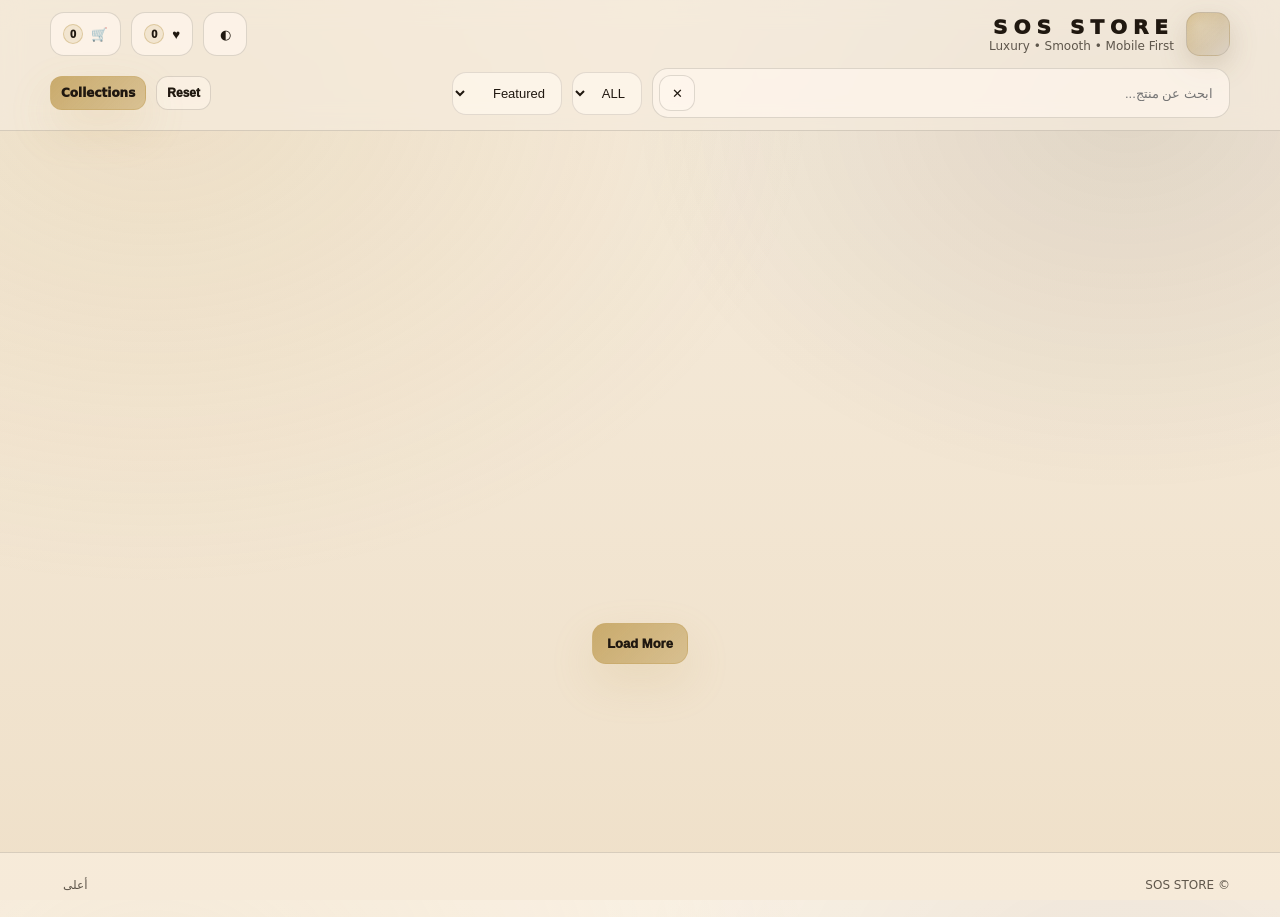
==== index.html @ 05f4b87f "aw" ====
<!doctype html>
<html lang="ar" dir="rtl" data-theme="beige">
<head>
  <meta charset="utf-8"/>
  <meta name="viewport" content="width=device-width, initial-scale=1"/>
  <meta name="theme-color" content="#E7D9C4"/>
  <meta name="description" content="SOS STORE"/>
  <title>SOS STORE</title>
  <link rel="stylesheet" href="style.css"/>
</head>
<body>
  <a class="skip" href="#main">تخطي للمحتوى</a>

  <header class="header" id="top">
    <div class="container header__inner">
      <a class="brand" href="#top" aria-label="SOS STORE">
        <span class="brand__mark" aria-hidden="true"></span>
        <span class="brand__text">
          <span class="brand__title">SOS STORE</span>
          <span class="brand__sub">Luxury • Smooth • Mobile First</span>
        </span>
      </a>

      <div class="header__actions">
        <button class="iconBtn" id="themeBtn" type="button" aria-label="Theme">◐</button>
        <button class="iconBtn" id="wishBtn" type="button" aria-label="Wishlist">♥ <span class="badge" id="wishCount">0</span></button>
        <button class="iconBtn" id="cartBtn" type="button" aria-label="Cart">🛒 <span class="badge" id="cartCount">0</span></button>
      </div>
    </div>

    <div class="container controlbar">
      <div class="controlbar__left">
        <div class="search">
          <input id="globalSearch" class="input input--search" type="search" placeholder="ابحث عن منتج..." autocomplete="off"/>
          <button class="iconBtn iconBtn--mini" id="searchClear" type="button" aria-label="Clear">✕</button>
        </div>

        <select class="select" id="tagSelect" aria-label="Filter">
          <option value="all">ALL</option>
        </select>

        <select class="select" id="sortSelect" aria-label="Sort">
          <option value="featured">Featured</option>
          <option value="newest">Newest</option>
          <option value="priceLow">Price: Low</option>
          <option value="priceHigh">Price: High</option>
          <option value="nameAZ">Name: A-Z</option>
        </select>
      </div>

      <div class="controlbar__right">
        <button class="btn btn--ghost btn--sm" id="resetBtn" type="button">Reset</button>
        <a class="btn btn--primary btn--sm" href="#collections">Collections</a>
      </div>
    </div>
  </header>

  <main id="main">
    <section class="hero">
      <div class="container hero__inner">
        <div class="hero__card reveal">
          <div class="hero__eyebrow">واجهة متجر عالمية — جاهزة للتعبئة</div>
          <h1 class="hero__title">تجربة فخمة، أنيميشن ناعمة، وميزات كثيرة بدون تعقيد</h1>
          <p class="hero__desc">لايك + تعليقات لكل منتج + سلة + مفضلة + بحث قوي + فلترة + ثيمات.</p>
          <div class="hero__actions">
            <a class="btn btn--primary" href="#products">تسوق الآن</a>
            <a class="btn btn--ghost" href="#collections">الأقسام</a>
          </div>
        </div>

        <div class="hero__art reveal" aria-hidden="true">
          <div class="artCard"></div>
          <div class="artCard artCard--b"></div>
          <div class="artCard artCard--c"></div>
        </div>
      </div>
    </section>

    <section id="collections" class="section">
      <div class="container">
        <div class="section__head reveal">
          <h2 class="section__title">Collections</h2>
          <p class="section__sub">عرض أفقي بطابقين. افتح أي قسم.</p>
        </div>

        <div class="collections2" id="collectionsGrid" aria-live="polite"></div>
      </div>
    </section>

    <section id="products" class="section">
      <div class="container">
        <div class="section__head reveal">
          <h2 class="section__title">All Products</h2>
          <p class="section__sub">شبكة كبيرة مرتبة. كل منتج فيه Like + Comment + Add.</p>
        </div>

        <div class="grid reveal" id="productsGrid" aria-live="polite"></div>

        <div class="center">
          <button class="btn btn--primary" id="loadMore" type="button">Load More</button>
        </div>
      </div>
    </section>

    <section id="contact" class="section">
      <div class="container">
        <div class="contactCard reveal">
          <div class="section__head section__head--tight">
            <h2 class="section__title">تواصل</h2>
            <p class="section__sub">تحويل مباشر إلى إنستقرام</p>
          </div>
          <a class="btn btn--primary" target="_blank" rel="noopener" href="https://instagram.com/sos_sstorre">@sos_sstorre</a>
          <div class="muted">يفتح في تبويب جديد</div>
        </div>
      </div>
    </section>

    <footer class="footer">
      <div class="container footer__inner">
        <div>© <span id="year"></span> SOS STORE</div>
        <a class="navLink" href="#top">أعلى</a>
      </div>
    </footer>

    <button class="toTop" id="toTop" type="button" aria-label="Top">↑</button>

    <aside class="drawer" id="cartDrawer" aria-hidden="true">
      <div class="drawer__overlay" data-close="cart"></div>
      <div class="drawer__panel">
        <div class="drawer__head">
          <div class="drawer__title">سلة المشتريات</div>
          <button class="iconBtn" type="button" data-close="cart" aria-label="Close">✕</button>
        </div>
        <div class="drawer__body" id="cartItems"></div>
        <div class="drawer__foot">
          <div class="drawer__row">
            <span>الإجمالي</span>
            <strong id="cartTotal">0</strong>
          </div>
          <button class="btn btn--primary" id="checkoutBtn" type="button">إتمام الطلب</button>
          <button class="btn btn--ghost" id="clearCart" type="button">تفريغ السلة</button>
        </div>
      </div>
    </aside>

    <aside class="drawer" id="wishDrawer" aria-hidden="true">
      <div class="drawer__overlay" data-close="wish"></div>
      <div class="drawer__panel">
        <div class="drawer__head">
          <div class="drawer__title">المفضلة</div>
          <button class="iconBtn" type="button" data-close="wish" aria-label="Close">✕</button>
        </div>
        <div class="drawer__body" id="wishItems"></div>
        <div class="drawer__foot">
          <button class="btn btn--ghost" id="clearWish" type="button">تفريغ المفضلة</button>
        </div>
      </div>
    </aside>

    <aside class="drawer" id="collectionDrawer" aria-hidden="true" data-color="red">
      <div class="drawer__overlay" data-close="collection"></div>
      <div class="drawer__panel drawer__panel--wide">
        <div class="drawer__head">
          <div>
            <div class="drawer__title" id="collectionTitle">Collection</div>
            <div class="drawer__sub" id="collectionSub">—</div>
          </div>
          <button class="iconBtn" type="button" data-close="collection" aria-label="Close">✕</button>
        </div>

        <div class="drawer__body">
          <div class="colControls">
            <div class="search">
              <input class="input input--search" id="collectionSearch" type="search" placeholder="بحث داخل القسم..." autocomplete="off"/>
              <button class="iconBtn iconBtn--mini" id="collectionClear" type="button" aria-label="Clear">✕</button>
            </div>
            <select class="select" id="collectionFilter" aria-label="Filter">
              <option value="all">ALL</option>
            </select>
            <div class="hint" id="colCount"></div>
          </div>

          <div class="collectionStage" id="collectionStage">
            <div class="collectionGrid" id="collectionGrid" aria-live="polite"></div>
          </div>
        </div>
      </div>
    </aside>

    <div class="modal" id="commentModal" aria-hidden="true">
      <div class="modal__overlay" data-close="comment"></div>
      <div class="modal__panel" role="dialog" aria-label="Comments">
        <div class="modal__head">
          <div>
            <div class="modal__title" id="commentTitle">تعليقات</div>
            <div class="modal__sub" id="commentSub">—</div>
          </div>
          <button class="iconBtn" type="button" data-close="comment" aria-label="Close">✕</button>
        </div>

        <div class="modal__body">
          <form class="commentForm" id="commentForm" autocomplete="off">
            <input class="input" id="commentName" maxlength="22" placeholder="اسمك" required/>
            <input class="input" id="commentText" maxlength="140" placeholder="اكتب تعليق..." required/>
            <button class="btn btn--primary" type="submit">إرسال</button>
          </form>
          <div class="comments" id="commentList"></div>
        </div>

        <div class="modal__foot">
          <button class="btn btn--ghost" id="clearComments" type="button">مسح تعليقات هذا المنتج</button>
        </div>
      </div>
    </div>

    <div class="toast" id="toast" aria-live="polite" aria-atomic="true"></div>
  </main>

  <script src="script.js"></script>
</body>
</html>
---- style.css ----
:root{
  --bg:#F6ECDD;
  --bg2:#EFE0C9;
  --card:rgba(255,248,238,.92);
  --ink:#201810;
  --muted:rgba(32,24,16,.70);
  --line:rgba(32,24,16,.14);
  --accent:#C8A96A;
  --shadow:0 18px 55px rgba(20,16,10,.14);
  --r:22px;
  --t:180ms;
  --e:cubic-bezier(.2,.85,.2,1);
  --container:1180px;

  --sec-bg:rgba(200,169,106,.10);
  --sec-card:rgba(255,248,238,.92);
  --sec-line:rgba(32,24,16,.12);
}

html[data-theme="dark"]{
  --bg:#0E1116;
  --bg2:#121824;
  --card:rgba(20,24,32,.84);
  --ink:#F4EEE4;
  --muted:rgba(244,238,228,.68);
  --line:rgba(244,238,228,.14);
  --shadow:0 20px 70px rgba(0,0,0,.50);
  --accent:#C8A96A;

  --sec-bg:rgba(200,169,106,.08);
  --sec-card:rgba(20,24,32,.90);
  --sec-line:rgba(244,238,228,.14);
}

html[data-theme="red"]{
  --bg:#1A0F10;
  --bg2:#241113;
  --card:rgba(30,18,20,.88);
  --ink:#F7EFE8;
  --muted:rgba(247,239,232,.70);
  --line:rgba(247,239,232,.14);
  --shadow:0 22px 80px rgba(0,0,0,.55);
  --accent:#E13A3F;

  --sec-bg:rgba(225,58,63,.10);
  --sec-card:rgba(30,18,20,.92);
  --sec-line:rgba(247,239,232,.14);
}

*{box-sizing:border-box}
html,body{height:100%}
html{scroll-behavior:smooth}
body{
  margin:0;
  font-family:system-ui,-apple-system,"Segoe UI",Arial,"Noto Sans Arabic",sans-serif;
  color:var(--ink);
  background:
    radial-gradient(1200px 900px at 12% 10%, color-mix(in srgb, var(--accent) 18%, transparent), transparent 55%),
    radial-gradient(900px 700px at 88% 12%, color-mix(in srgb, var(--ink) 10%, transparent), transparent 55%),
    linear-gradient(180deg,var(--bg),var(--bg2));
  overflow-x:hidden;
}

a{color:inherit;text-decoration:none}
img{max-width:100%;display:block}

.container{width:min(var(--container),calc(100% - 26px));margin-inline:auto}

.skip{
  position:absolute;inset-inline-start:12px;top:10px;
  padding:10px 12px;background:rgba(255,255,255,.92);
  border:1px solid var(--line);border-radius:12px;
  transform:translateY(-200%);transition:transform var(--t) var(--e);z-index:90;
}
.skip:focus{transform:translateY(0)}

.header{
  position:sticky;top:0;z-index:60;
  backdrop-filter:blur(12px);
  background:color-mix(in srgb, var(--bg) 70%, transparent);
  border-bottom:1px solid var(--line);
}

.header__inner{
  display:flex;align-items:center;justify-content:space-between;gap:10px;
  padding:12px 0;
}

.brand{display:flex;align-items:center;gap:12px;min-width:0}
.brand__mark{
  width:44px;height:44px;border-radius:14px;
  background:
    radial-gradient(circle at 30% 30%, rgba(255,255,255,.18), transparent 55%),
    linear-gradient(135deg, color-mix(in srgb, var(--accent) 70%, transparent), color-mix(in srgb, var(--ink) 10%, transparent));
  border:1px solid color-mix(in srgb, var(--line) 70%, transparent);
  box-shadow:0 10px 28px color-mix(in srgb, var(--accent) 12%, rgba(0,0,0,.10));
}
.brand__text{display:flex;flex-direction:column;min-width:0}
.brand__title{
  font-size:18px;letter-spacing:6px;text-transform:uppercase;font-weight:950;white-space:nowrap
}
.brand__sub{font-size:12px;color:var(--muted);white-space:nowrap;overflow:hidden;text-overflow:ellipsis}

.header__actions{display:flex;gap:10px;align-items:center}

.controlbar{
  padding:0 0 12px;
  display:flex;gap:10px;align-items:center;justify-content:space-between;flex-wrap:wrap;
}

.controlbar__left{display:flex;gap:10px;align-items:center;flex-wrap:wrap;flex:1}
.controlbar__right{display:flex;gap:10px;align-items:center;justify-content:flex-end}

.search{
  display:flex;align-items:center;gap:8px;
  border:1px solid var(--line);
  background:color-mix(in srgb, var(--card) 70%, transparent);
  border-radius:16px;
  padding:6px;
}

.input,.select{
  border:1px solid color-mix(in srgb, var(--line) 80%, transparent);
  background:color-mix(in srgb, var(--card) 72%, transparent);
  color:var(--ink);
  border-radius:14px;
  padding:12px;
  font-size:13px;
}

.input:focus,.select:focus{outline:none;border-color:color-mix(in srgb, var(--accent) 70%, transparent)}
.input--search{border:0;background:transparent;padding:10px 10px;width:min(520px, 62vw)}

.iconBtn{
  height:44px;min-width:44px;
  padding:0 12px;
  border-radius:14px;
  border:1px solid var(--line);
  background:color-mix(in srgb, var(--card) 70%, transparent);
  color:var(--ink);
  cursor:pointer;
  display:inline-flex;align-items:center;justify-content:center;gap:8px;
  transition:transform var(--t) var(--e), background var(--t) var(--e), box-shadow var(--t) var(--e);
  user-select:none;
}
.iconBtn:hover{transform:translateY(-1px);background:color-mix(in srgb, var(--card) 86%, transparent);box-shadow:0 14px 36px rgba(0,0,0,.12)}
.iconBtn:active{transform:translateY(0)}
.iconBtn--mini{height:36px;min-width:36px;padding:0 10px;border-radius:12px}

.badge{
  display:inline-grid;place-items:center;
  min-width:20px;height:20px;
  padding:0 6px;border-radius:999px;
  border:1px solid color-mix(in srgb, var(--accent) 50%, transparent);
  background:color-mix(in srgb, var(--accent) 18%, transparent);
  font-size:11px;font-weight:950;
}

.btn{
  appearance:none;
  border:1px solid var(--line);
  background:color-mix(in srgb, var(--card) 70%, transparent);
  color:var(--ink);
  padding:12px 14px;border-radius:14px;
  cursor:pointer;font-weight:950;font-size:13px;
  transition:transform var(--t) var(--e), background var(--t) var(--e), border-color var(--t) var(--e), box-shadow var(--t) var(--e);
  user-select:none;
}
.btn:hover{transform:translateY(-1px);background:color-mix(in srgb, var(--card) 86%, transparent);box-shadow:0 14px 36px rgba(0,0,0,.12)}
.btn:active{transform:translateY(0)}
.btn:focus-visible{outline:2px solid color-mix(in srgb, var(--accent) 80%, transparent);outline-offset:2px}
.btn--primary{
  background:linear-gradient(135deg, color-mix(in srgb, var(--accent) 98%, transparent), color-mix(in srgb, var(--accent) 62%, transparent));
  border-color:color-mix(in srgb, var(--accent) 55%, transparent);
  box-shadow:0 18px 44px color-mix(in srgb, var(--accent) 20%, transparent);
}
.btn--primary:hover{background:linear-gradient(135deg, color-mix(in srgb, var(--accent) 100%, transparent), color-mix(in srgb, var(--accent) 72%, transparent))}
.btn--ghost{background:color-mix(in srgb, var(--card) 55%, transparent)}
.btn--sm{padding:9px 10px;font-size:12px;border-radius:12px}

.hero{padding:18px 0 18px}
.hero__inner{display:grid;grid-template-columns:1fr;gap:14px;align-items:stretch}
.hero__card{
  background:var(--card);
  border:1px solid var(--line);
  border-radius:var(--r);
  padding:18px;
  box-shadow:var(--shadow);
}
.hero__eyebrow{font-size:12px;color:var(--muted);letter-spacing:.6px;margin-bottom:8px}
.hero__title{margin:0 0 10px;font-size:20px;line-height:1.35}
.hero__desc{margin:0 0 14px;font-size:13px;color:var(--muted);line-height:1.8}
.hero__actions{display:flex;gap:10px;flex-wrap:wrap}

.hero__art{display:grid;grid-template-columns:1fr 1fr;gap:12px}
.artCard{
  height:96px;border-radius:var(--r);
  border:1px solid var(--line);
  background:
    radial-gradient(circle at 30% 30%, color-mix(in srgb, var(--card) 40%, transparent), transparent 55%),
    linear-gradient(135deg, color-mix(in srgb, var(--accent) 22%, transparent), color-mix(in srgb, var(--ink) 8%, transparent));
  box-shadow:0 14px 40px rgba(0,0,0,.14);
}
.artCard--b{
  background:
    radial-gradient(circle at 70% 30%, color-mix(in srgb, var(--card) 40%, transparent), transparent 55%),
    linear-gradient(135deg, color-mix(in srgb, var(--ink) 10%, transparent), color-mix(in srgb, var(--accent) 18%, transparent));
}
.artCard--c{
  grid-column:1/-1;height:120px;
  background:
    radial-gradient(circle at 40% 35%, color-mix(in srgb, var(--card) 40%, transparent), transparent 55%),
    linear-gradient(135deg, color-mix(in srgb, var(--accent) 18%, transparent), color-mix(in srgb, var(--ink) 10%, transparent));
}

@media (min-width:980px){
  .hero__inner{grid-template-columns:1.25fr .75fr}
  .hero__title{font-size:26px}
  .brand__title{font-size:20px}
}

.section{padding:12px 0 22px}
.section__head{margin:10px 0 14px}
.section__head--tight{margin:0 0 12px}
.section__title{margin:0 0 6px;font-size:16px;letter-spacing:.4px}
.section__sub{margin:0;font-size:13px;color:var(--muted);line-height:1.7}

.collections2{
  display:grid;
  grid-auto-flow:column;
  grid-template-rows:repeat(2, 1fr);
  gap:12px;
  overflow-x:auto;
  padding:4px 2px 10px;
  scroll-snap-type:x mandatory;
  -webkit-overflow-scrolling:touch;
}
.collections2::-webkit-scrollbar{height:10px}
.collections2::-webkit-scrollbar-thumb{background:color-mix(in srgb, var(--line) 60%, transparent);border-radius:999px}
.collectionCard{
  width:240px;
  border:1px solid var(--line);
  border-radius:var(--r);
  background:var(--card);
  box-shadow:var(--shadow);
  overflow:hidden;
  cursor:pointer;
  scroll-snap-align:start;
  transition:transform 220ms var(--e), box-shadow 220ms var(--e);
}
.collectionCard:hover{transform:translateY(-2px);box-shadow:0 22px 70px rgba(0,0,0,.16)}
.collectionCard:active{transform:translateY(0)}
.collectionCard__top{padding:14px}
.collectionCard__title{font-weight:950;font-size:14px}
.collectionCard__sub{font-size:12px;color:var(--muted);margin-top:6px}
.collectionCard__bar{height:52px;border-top:1px solid var(--line);background:linear-gradient(90deg, color-mix(in srgb, var(--accent) 16%, transparent), transparent)}

.grid{display:grid;grid-template-columns:1fr;gap:12px}
@media (min-width:640px){.grid{grid-template-columns:1fr 1fr}}
@media (min-width:980px){.grid{grid-template-columns:repeat(5,1fr)}}

.product{
  border:1px solid var(--line);
  border-radius:var(--r);
  background:var(--card);
  box-shadow:var(--shadow);
  overflow:hidden;
  transition:transform 220ms var(--e), box-shadow 220ms var(--e);
  transform:translateZ(0);
}
.product:hover{transform:translateY(-2px);box-shadow:0 22px 80px rgba(0,0,0,.18)}
.product:active{transform:translateY(0)}
.product__media{aspect-ratio:1/1;background:color-mix(in srgb, var(--card) 55%, transparent);border-bottom:1px solid var(--line)}
.product__media img{width:100%;height:100%;object-fit:cover}
.product__body{padding:12px;display:grid;gap:8px}
.product__title{margin:0;font-size:13px;font-weight:950}
.product__desc{margin:0;font-size:12px;color:var(--muted);line-height:1.6;min-height:36px}
.product__row{display:flex;justify-content:space-between;align-items:center;gap:10px}
.pill{
  font-size:11px;
  padding:7px 10px;
  border-radius:999px;
  border:1px solid color-mix(in srgb, var(--accent) 40%, transparent);
  background:color-mix(in srgb, var(--accent) 16%, transparent);
  color:color-mix(in srgb, var(--ink) 92%, transparent);
  white-space:nowrap;
}
.product__actions{display:flex;gap:8px;flex-wrap:wrap}
.actionBtn{
  border:1px solid color-mix(in srgb, var(--line) 80%, transparent);
  background:color-mix(in srgb, var(--card) 70%, transparent);
  border-radius:14px;
  padding:10px 12px;
  font-size:12px;font-weight:950;
  cursor:pointer;
  transition:transform var(--t) var(--e), background var(--t) var(--e), box-shadow var(--t) var(--e);
}
.actionBtn:hover{transform:translateY(-1px);background:color-mix(in srgb, var(--card) 86%, transparent);box-shadow:0 12px 30px rgba(0,0,0,.12)}
.actionBtn:active{transform:translateY(0)}
.actionBtn:disabled{opacity:.55;cursor:not-allowed;transform:none}

.center{display:grid;place-items:center;margin-top:14px}
.muted{font-size:12px;color:var(--muted);margin-top:10px}
.navLink{padding:10px 12px;border-radius:14px;color:var(--muted);border:1px solid transparent}
.navLink:hover{border-color:var(--line);background:color-mix(in srgb, var(--card) 60%, transparent)}

.footer{border-top:1px solid var(--line);background:color-mix(in srgb, var(--card) 45%, transparent)}
.footer__inner{display:flex;justify-content:space-between;align-items:center;gap:10px;padding:14px 0;font-size:12px;color:var(--muted)}

.toTop{
  position:fixed;bottom:12px;inset-inline-start:12px;
  height:44px;min-width:44px;
  border-radius:14px;border:1px solid var(--line);
  background:color-mix(in srgb, var(--card) 85%, transparent);
  box-shadow:var(--shadow);
  cursor:pointer;
  opacity:0;transform:translateY(12px);
  pointer-events:none;
  transition:opacity 220ms var(--e), transform 220ms var(--e);
  z-index:70;
}
.toTop.is-on{opacity:1;transform:translateY(0);pointer-events:auto}

.drawer{
  position:fixed;inset:0;
  display:none;
  z-index:90;
}
.drawer.is-open{display:block}
.drawer__overlay{
  position:absolute;inset:0;
  background:rgba(0,0,0,.46);
  animation:fadeIn 160ms var(--e) both;
}
.drawer__panel{
  position:absolute;top:0;bottom:0;
  inset-inline-end:0;
  width:min(420px, 92vw);
  background:var(--card);
  border-inline-start:1px solid var(--line);
  box-shadow:var(--shadow);
  display:flex;flex-direction:column;
  animation:slideIn 240ms var(--e) both;
}
.drawer__panel--wide{width:min(1200px, 96vw)}
.drawer__head{
  padding:14px;
  border-bottom:1px solid var(--line);
  display:flex;justify-content:space-between;align-items:center;gap:10px;
}
.drawer__title{font-weight:950}
.drawer__sub{font-size:12px;color:var(--muted);margin-top:4px}
.drawer__body{padding:14px;overflow:auto;display:grid;gap:12px}
.drawer__foot{padding:14px;border-top:1px solid var(--line);display:grid;gap:10px}
.drawer__row{display:flex;justify-content:space-between;align-items:center}

.colControls{
  display:grid;grid-template-columns:1fr;gap:10px;align-items:center;
}
@media (min-width:820px){.colControls{grid-template-columns:1.4fr .6fr auto}}

.collectionStage{
  border-radius:var(--r);
  border:1px solid var(--sec-line);
  background:var(--sec-bg);
  padding:12px;
  box-shadow:inset 0 0 0 1px color-mix(in srgb, var(--sec-line) 60%, transparent);
}

.collectionGrid{
  display:grid;
  grid-template-columns:repeat(2,1fr);
  gap:12px;
}
@media (min-width:720px){.collectionGrid{grid-template-columns:repeat(4,1fr)}}
@media (min-width:1060px){.collectionGrid{grid-template-columns:repeat(5,1fr)}}

.collectionGrid .product{
  background:var(--sec-card);
  border-color:var(--sec-line);
}

.drawer[data-color="red"]{--sec-bg:rgba(225,58,63,.12);--sec-card:color-mix(in srgb, var(--card) 86%, rgba(225,58,63,.10));--sec-line:rgba(225,58,63,.22)}
.drawer[data-color="green"]{--sec-bg:rgba(40,170,95,.12);--sec-card:color-mix(in srgb, var(--card) 86%, rgba(40,170,95,.10));--sec-line:rgba(40,170,95,.22)}
.drawer[data-color="yellow"]{--sec-bg:rgba(235,190,60,.14);--sec-card:color-mix(in srgb, var(--card) 86%, rgba(235,190,60,.10));--sec-line:rgba(235,190,60,.24)}
.drawer[data-color="blue"]{--sec-bg:rgba(65,140,255,.12);--sec-card:color-mix(in srgb, var(--card) 86%, rgba(65,140,255,.10));--sec-line:rgba(65,140,255,.22)}

.modal{
  position:fixed;inset:0;
  display:none;
  z-index:95;
}
.modal.is-open{display:block}
.modal__overlay{position:absolute;inset:0;background:rgba(0,0,0,.46);animation:fadeIn 160ms var(--e) both}
.modal__panel{
  position:absolute;
  inset:72px 12px 12px 12px;
  max-width:760px;margin:auto;
  background:var(--card);
  border:1px solid var(--line);
  border-radius:var(--r);
  box-shadow:var(--shadow);
  display:flex;flex-direction:column;
  animation:fadeUp 240ms var(--e) both;
}
.modal__head{
  padding:14px;border-bottom:1px solid var(--line);
  display:flex;justify-content:space-between;align-items:center;gap:10px;
}
.modal__title{font-weight:950}
.modal__sub{font-size:12px;color:var(--muted);margin-top:4px}
.modal__body{padding:14px;overflow:auto;display:grid;gap:12px}
.modal__foot{padding:14px;border-top:1px solid var(--line)}

.commentForm{display:grid;grid-template-columns:1fr;gap:10px}
@media (min-width:740px){.commentForm{grid-template-columns:1fr 2fr auto;align-items:center}}

.comments{display:grid;gap:10px}
.comment{
  border:1px solid color-mix(in srgb, var(--line) 70%, transparent);
  background:color-mix(in srgb, var(--card) 70%, transparent);
  border-radius:18px;
  padding:12px;
}
.comment__top{display:flex;justify-content:space-between;align-items:center;gap:10px}
.comment__name{font-weight:950;font-size:12px}
.comment__time{font-size:11px;color:var(--muted)}
.comment__text{margin-top:8px;font-size:12px;color:var(--muted);line-height:1.7}

.contactCard{
  border:1px solid var(--line);
  background:var(--card);
  border-radius:var(--r);
  box-shadow:var(--shadow);
  padding:14px;
}

.toast{
  position:fixed;
  inset-inline:12px;
  bottom:12px;
  padding:12px 14px;
  border-radius:16px;
  border:1px solid color-mix(in srgb, var(--line) 70%, transparent);
  background:color-mix(in srgb, var(--card) 88%, transparent);
  box-shadow:var(--shadow);
  transform:translateY(18px);
  opacity:0;
  pointer-events:none;
  transition:opacity 220ms var(--e), transform 220ms var(--e);
  font-size:13px;
  z-index:110;
}
.toast.is-show{opacity:1;transform:translateY(0)}

.reveal{opacity:0;transform:translateY(10px) scale(.995);filter:blur(2px)}
.reveal.is-in{opacity:1;transform:translateY(0) scale(1);filter:blur(0);transition:opacity 560ms var(--e), transform 560ms var(--e), filter 560ms var(--e)}

@keyframes fadeIn{from{opacity:0}to{opacity:1}}
@keyframes slideIn{from{transform:translateX(18px);opacity:0}to{transform:translateX(0);opacity:1}}
@keyframes fadeUp{from{opacity:0;transform:translateY(10px)}to{opacity:1;transform:translateY(0)}}

@media (prefers-reduced-motion: reduce){
  *{transition:none!important;animation:none!important}
  .reveal{opacity:1;transform:none;filter:none}
}
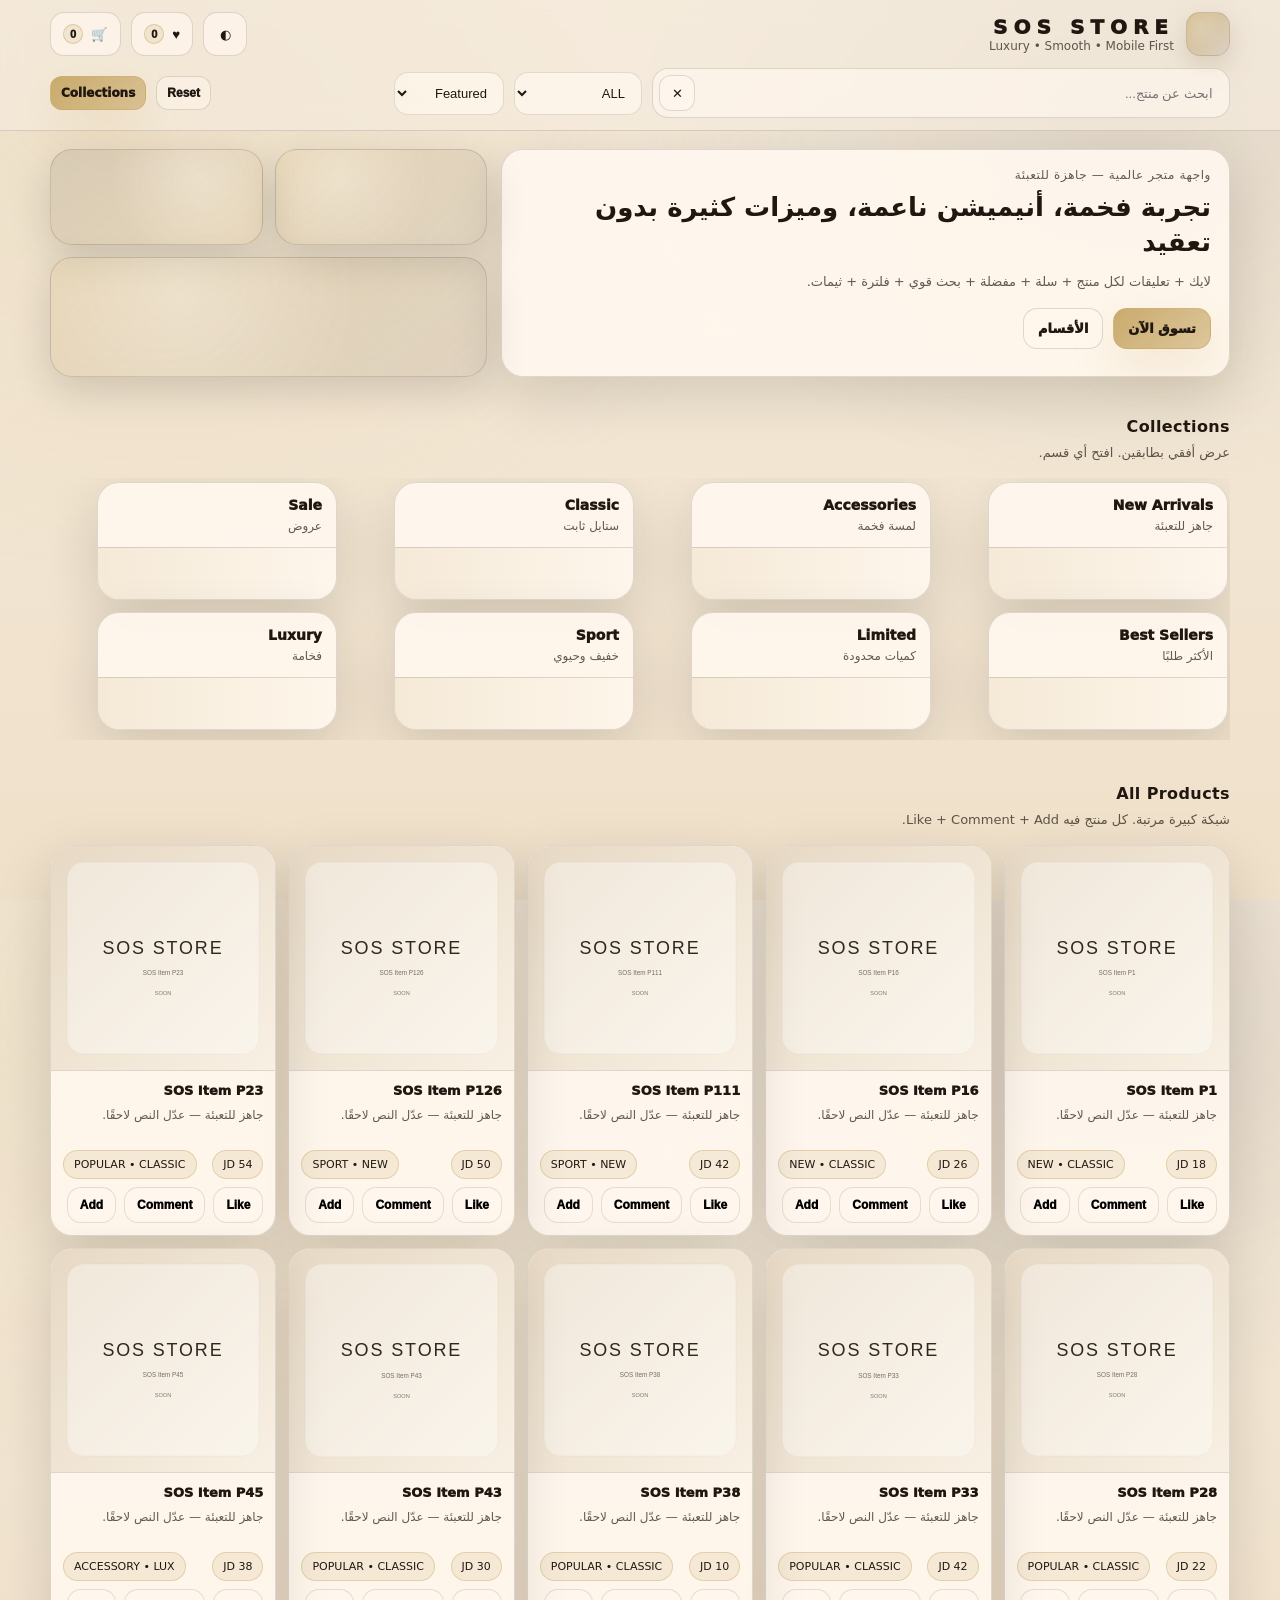
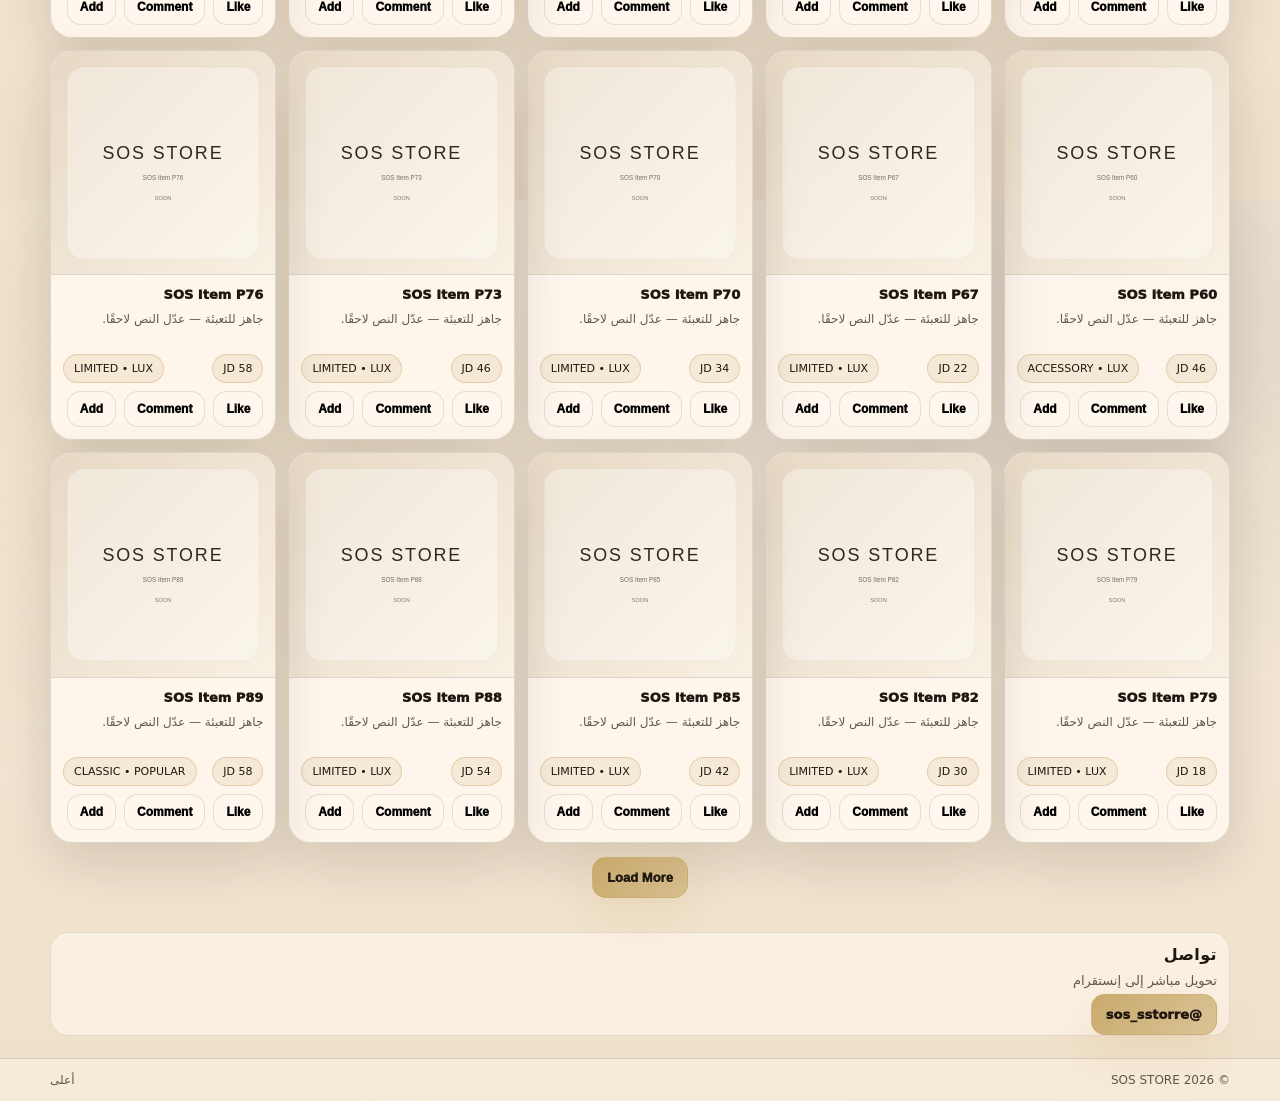
==== commit ed7dbf92: "Update index.html 55" ====
--- a/index.html
+++ b/index.html
@@ -3,14 +3,273 @@
 <head>
   <meta charset="utf-8"/>
   <meta name="viewport" content="width=device-width, initial-scale=1"/>
-  <meta name="theme-color" content="#E7D9C4"/>
+  <title>SOS STORE</title>
   <meta name="description" content="SOS STORE"/>
-  <title>SOS STORE</title>
-  <link rel="stylesheet" href="style.css"/>
+  <style>
+    :root{
+      --bg:#F6ECDD;--bg2:#EFE0C9;--card:rgba(255,248,238,.92);
+      --ink:#201810;--muted:rgba(32,24,16,.70);--line:rgba(32,24,16,.14);
+      --accent:#C8A96A;--shadow:0 18px 55px rgba(20,16,10,.14);
+      --r:22px;--e:cubic-bezier(.2,.85,.2,1);--container:1180px;
+      --sec-bg:rgba(200,169,106,.10);--sec-card:rgba(255,248,238,.92);--sec-line:rgba(32,24,16,.12);
+    }
+    html[data-theme="dark"]{
+      --bg:#0E1116;--bg2:#121824;--card:rgba(20,24,32,.84);
+      --ink:#F4EEE4;--muted:rgba(244,238,228,.68);--line:rgba(244,238,228,.14);
+      --shadow:0 20px 70px rgba(0,0,0,.50);--accent:#C8A96A;
+      --sec-bg:rgba(200,169,106,.08);--sec-card:rgba(20,24,32,.90);--sec-line:rgba(244,238,228,.14);
+    }
+    html[data-theme="red"]{
+      --bg:#1A0F10;--bg2:#241113;--card:rgba(30,18,20,.88);
+      --ink:#F7EFE8;--muted:rgba(247,239,232,.70);--line:rgba(247,239,232,.14);
+      --shadow:0 22px 80px rgba(0,0,0,.55);--accent:#E13A3F;
+      --sec-bg:rgba(225,58,63,.10);--sec-card:rgba(30,18,20,.92);--sec-line:rgba(247,239,232,.14);
+    }
+    *{box-sizing:border-box}
+    html,body{height:100%}
+    html{scroll-behavior:smooth}
+    body{
+      margin:0;font-family:system-ui,-apple-system,"Segoe UI",Arial,"Noto Sans Arabic",sans-serif;
+      color:var(--ink);
+      background:
+        radial-gradient(1200px 900px at 12% 10%, color-mix(in srgb, var(--accent) 18%, transparent), transparent 55%),
+        radial-gradient(900px 700px at 88% 12%, color-mix(in srgb, var(--ink) 10%, transparent), transparent 55%),
+        linear-gradient(180deg,var(--bg),var(--bg2));
+      overflow-x:hidden;
+    }
+    a{color:inherit;text-decoration:none}
+    img{max-width:100%;display:block}
+    .container{width:min(var(--container),calc(100% - 26px));margin-inline:auto}
+    .header{
+      position:sticky;top:0;z-index:60;
+      backdrop-filter:blur(12px);
+      background:color-mix(in srgb, var(--bg) 70%, transparent);
+      border-bottom:1px solid var(--line);
+    }
+    .header__inner{display:flex;align-items:center;justify-content:space-between;gap:10px;padding:12px 0}
+    .brand{display:flex;align-items:center;gap:12px;min-width:0}
+    .brand__mark{
+      width:44px;height:44px;border-radius:14px;
+      background:
+        radial-gradient(circle at 30% 30%, rgba(255,255,255,.18), transparent 55%),
+        linear-gradient(135deg, color-mix(in srgb, var(--accent) 70%, transparent), color-mix(in srgb, var(--ink) 10%, transparent));
+      border:1px solid color-mix(in srgb, var(--line) 70%, transparent);
+      box-shadow:0 10px 28px color-mix(in srgb, var(--accent) 12%, rgba(0,0,0,.10));
+    }
+    .brand__text{display:flex;flex-direction:column;min-width:0}
+    .brand__title{font-size:18px;letter-spacing:6px;text-transform:uppercase;font-weight:950;white-space:nowrap}
+    .brand__sub{font-size:12px;color:var(--muted);white-space:nowrap;overflow:hidden;text-overflow:ellipsis}
+    .header__actions{display:flex;gap:10px;align-items:center}
+    .controlbar{
+      padding:0 0 12px;display:flex;gap:10px;align-items:center;justify-content:space-between;flex-wrap:wrap
+    }
+    .controlbar__left{display:flex;gap:10px;align-items:center;flex-wrap:wrap;flex:1}
+    .controlbar__right{display:flex;gap:10px;align-items:center;justify-content:flex-end}
+    .search{
+      display:flex;align-items:center;gap:8px;border:1px solid var(--line);
+      background:color-mix(in srgb, var(--card) 70%, transparent);
+      border-radius:16px;padding:6px;
+    }
+    .input,.select{
+      border:1px solid color-mix(in srgb, var(--line) 80%, transparent);
+      background:color-mix(in srgb, var(--card) 72%, transparent);
+      color:var(--ink);border-radius:14px;padding:12px;font-size:13px;
+    }
+    .input:focus,.select:focus{outline:none;border-color:color-mix(in srgb, var(--accent) 70%, transparent)}
+    .input--search{border:0;background:transparent;padding:10px 10px;width:min(520px, 62vw)}
+    .iconBtn{
+      height:44px;min-width:44px;padding:0 12px;border-radius:14px;border:1px solid var(--line);
+      background:color-mix(in srgb, var(--card) 70%, transparent);color:var(--ink);
+      cursor:pointer;display:inline-flex;align-items:center;justify-content:center;gap:8px;user-select:none;
+      transition:transform 180ms var(--e), background 180ms var(--e), box-shadow 180ms var(--e);
+    }
+    .iconBtn:hover{transform:translateY(-1px);background:color-mix(in srgb, var(--card) 86%, transparent);box-shadow:0 14px 36px rgba(0,0,0,.12)}
+    .iconBtn:active{transform:translateY(0)}
+    .iconBtn--mini{height:36px;min-width:36px;padding:0 10px;border-radius:12px}
+    .badge{
+      display:inline-grid;place-items:center;min-width:20px;height:20px;padding:0 6px;border-radius:999px;
+      border:1px solid color-mix(in srgb, var(--accent) 50%, transparent);
+      background:color-mix(in srgb, var(--accent) 18%, transparent);
+      font-size:11px;font-weight:950;
+    }
+    .btn{
+      appearance:none;border:1px solid var(--line);
+      background:color-mix(in srgb, var(--card) 70%, transparent);
+      color:var(--ink);padding:12px 14px;border-radius:14px;cursor:pointer;font-weight:950;font-size:13px;user-select:none;
+      transition:transform 180ms var(--e), background 180ms var(--e), border-color 180ms var(--e), box-shadow 180ms var(--e);
+    }
+    .btn:hover{transform:translateY(-1px);background:color-mix(in srgb, var(--card) 86%, transparent);box-shadow:0 14px 36px rgba(0,0,0,.12)}
+    .btn:active{transform:translateY(0)}
+    .btn--primary{
+      background:linear-gradient(135deg, color-mix(in srgb, var(--accent) 98%, transparent), color-mix(in srgb, var(--accent) 62%, transparent));
+      border-color:color-mix(in srgb, var(--accent) 55%, transparent);
+      box-shadow:0 18px 44px color-mix(in srgb, var(--accent) 20%, transparent);
+    }
+    .btn--ghost{background:color-mix(in srgb, var(--card) 55%, transparent)}
+    .btn--sm{padding:9px 10px;font-size:12px;border-radius:12px}
+    .hero{padding:18px 0 18px}
+    .hero__inner{display:grid;grid-template-columns:1fr;gap:14px;align-items:stretch}
+    .hero__card{background:var(--card);border:1px solid var(--line);border-radius:var(--r);padding:18px;box-shadow:var(--shadow)}
+    .hero__eyebrow{font-size:12px;color:var(--muted);letter-spacing:.6px;margin-bottom:8px}
+    .hero__title{margin:0 0 10px;font-size:20px;line-height:1.35}
+    .hero__desc{margin:0 0 14px;font-size:13px;color:var(--muted);line-height:1.8}
+    .hero__actions{display:flex;gap:10px;flex-wrap:wrap}
+    .hero__art{display:grid;grid-template-columns:1fr 1fr;gap:12px}
+    .artCard{
+      height:96px;border-radius:var(--r);border:1px solid var(--line);
+      background:
+        radial-gradient(circle at 30% 30%, color-mix(in srgb, var(--card) 40%, transparent), transparent 55%),
+        linear-gradient(135deg, color-mix(in srgb, var(--accent) 22%, transparent), color-mix(in srgb, var(--ink) 8%, transparent));
+      box-shadow:0 14px 40px rgba(0,0,0,.14);
+    }
+    .artCard--b{
+      background:
+        radial-gradient(circle at 70% 30%, color-mix(in srgb, var(--card) 40%, transparent), transparent 55%),
+        linear-gradient(135deg, color-mix(in srgb, var(--ink) 10%, transparent), color-mix(in srgb, var(--accent) 18%, transparent));
+    }
+    .artCard--c{grid-column:1/-1;height:120px}
+    @media (min-width:980px){
+      .hero__inner{grid-template-columns:1.25fr .75fr}
+      .hero__title{font-size:26px}
+      .brand__title{font-size:20px}
+    }
+    .section{padding:12px 0 22px}
+    .section__head{margin:10px 0 14px}
+    .section__title{margin:0 0 6px;font-size:16px;letter-spacing:.4px}
+    .section__sub{margin:0;font-size:13px;color:var(--muted);line-height:1.7}
+
+    .collections2{
+      display:grid;grid-auto-flow:column;grid-template-rows:repeat(2,1fr);
+      gap:12px;overflow-x:auto;padding:4px 2px 10px;scroll-snap-type:x mandatory;-webkit-overflow-scrolling:touch;
+    }
+    .collections2::-webkit-scrollbar{height:10px}
+    .collections2::-webkit-scrollbar-thumb{background:color-mix(in srgb, var(--line) 60%, transparent);border-radius:999px}
+    .collectionCard{
+      width:240px;border:1px solid var(--line);border-radius:var(--r);background:var(--card);
+      box-shadow:var(--shadow);overflow:hidden;cursor:pointer;scroll-snap-align:start;
+      transition:transform 220ms var(--e), box-shadow 220ms var(--e);
+    }
+    .collectionCard:hover{transform:translateY(-2px);box-shadow:0 22px 70px rgba(0,0,0,.16)}
+    .collectionCard__top{padding:14px}
+    .collectionCard__title{font-weight:950;font-size:14px}
+    .collectionCard__sub{font-size:12px;color:var(--muted);margin-top:6px}
+    .collectionCard__bar{height:52px;border-top:1px solid var(--line);background:linear-gradient(90deg, color-mix(in srgb, var(--accent) 16%, transparent), transparent)}
+
+    .grid{display:grid;grid-template-columns:repeat(2,1fr);gap:12px}
+    @media (min-width:720px){.grid{grid-template-columns:repeat(4,1fr)}}
+    @media (min-width:1060px){.grid{grid-template-columns:repeat(5,1fr)}}
+
+    .product{
+      border:1px solid var(--line);border-radius:var(--r);background:var(--card);box-shadow:var(--shadow);overflow:hidden;
+      transition:transform 220ms var(--e), box-shadow 220ms var(--e);
+    }
+    .product:hover{transform:translateY(-2px);box-shadow:0 22px 80px rgba(0,0,0,.18)}
+    .product__media{aspect-ratio:1/1;background:color-mix(in srgb, var(--card) 55%, transparent);border-bottom:1px solid var(--line)}
+    .product__media img{width:100%;height:100%;object-fit:cover}
+    .product__body{padding:12px;display:grid;gap:8px}
+    .product__title{margin:0;font-size:13px;font-weight:950}
+    .product__desc{margin:0;font-size:12px;color:var(--muted);line-height:1.6;min-height:36px}
+    .product__row{display:flex;justify-content:space-between;align-items:center;gap:10px}
+    .pill{
+      font-size:11px;padding:7px 10px;border-radius:999px;border:1px solid color-mix(in srgb, var(--accent) 40%, transparent);
+      background:color-mix(in srgb, var(--accent) 16%, transparent);white-space:nowrap;
+    }
+    .product__actions{display:flex;gap:8px;flex-wrap:wrap}
+    .actionBtn{
+      border:1px solid color-mix(in srgb, var(--line) 80%, transparent);
+      background:color-mix(in srgb, var(--card) 70%, transparent);
+      border-radius:14px;padding:10px 12px;font-size:12px;font-weight:950;cursor:pointer;
+      transition:transform 180ms var(--e), background 180ms var(--e), box-shadow 180ms var(--e);
+    }
+    .actionBtn:hover{transform:translateY(-1px);background:color-mix(in srgb, var(--card) 86%, transparent);box-shadow:0 12px 30px rgba(0,0,0,.12)}
+    .actionBtn:disabled{opacity:.55;cursor:not-allowed;transform:none}
+
+    .center{display:grid;place-items:center;margin-top:14px}
+    .footer{border-top:1px solid var(--line);background:color-mix(in srgb, var(--card) 45%, transparent)}
+    .footer__inner{display:flex;justify-content:space-between;align-items:center;gap:10px;padding:14px 0;font-size:12px;color:var(--muted)}
+    .toTop{
+      position:fixed;bottom:12px;inset-inline-start:12px;height:44px;min-width:44px;border-radius:14px;border:1px solid var(--line);
+      background:color-mix(in srgb, var(--card) 85%, transparent);box-shadow:var(--shadow);cursor:pointer;
+      opacity:0;transform:translateY(12px);pointer-events:none;transition:opacity 220ms var(--e), transform 220ms var(--e);z-index:70;
+    }
+    .toTop.is-on{opacity:1;transform:translateY(0);pointer-events:auto}
+
+    .drawer{position:fixed;inset:0;display:none;z-index:90}
+    .drawer.is-open{display:block}
+    .drawer__overlay{position:absolute;inset:0;background:rgba(0,0,0,.46);animation:fadeIn 160ms var(--e) both}
+    .drawer__panel{
+      position:absolute;top:0;bottom:0;inset-inline-end:0;width:min(420px, 92vw);
+      background:var(--card);border-inline-start:1px solid var(--line);box-shadow:var(--shadow);
+      display:flex;flex-direction:column;animation:slideIn 240ms var(--e) both;
+    }
+    .drawer__panel--wide{width:min(1200px, 96vw)}
+    .drawer__head{padding:14px;border-bottom:1px solid var(--line);display:flex;justify-content:space-between;align-items:center;gap:10px}
+    .drawer__title{font-weight:950}
+    .drawer__sub{font-size:12px;color:var(--muted);margin-top:4px}
+    .drawer__body{padding:14px;overflow:auto;display:grid;gap:12px}
+    .drawer__foot{padding:14px;border-top:1px solid var(--line);display:grid;gap:10px}
+    .drawer__row{display:flex;justify-content:space-between;align-items:center}
+
+    .colControls{display:grid;grid-template-columns:1fr;gap:10px;align-items:center}
+    @media (min-width:820px){.colControls{grid-template-columns:1.4fr .6fr auto}}
+
+    .collectionStage{
+      border-radius:var(--r);border:1px solid var(--sec-line);background:var(--sec-bg);padding:12px;
+      box-shadow:inset 0 0 0 1px color-mix(in srgb, var(--sec-line) 60%, transparent);
+    }
+    .collectionGrid{display:grid;grid-template-columns:repeat(2,1fr);gap:12px}
+    @media (min-width:720px){.collectionGrid{grid-template-columns:repeat(4,1fr)}}
+    @media (min-width:1060px){.collectionGrid{grid-template-columns:repeat(5,1fr)}}
+
+    .drawer[data-color="red"]{--sec-bg:rgba(225,58,63,.12);--sec-card:color-mix(in srgb, var(--card) 86%, rgba(225,58,63,.10));--sec-line:rgba(225,58,63,.22)}
+    .drawer[data-color="green"]{--sec-bg:rgba(40,170,95,.12);--sec-card:color-mix(in srgb, var(--card) 86%, rgba(40,170,95,.10));--sec-line:rgba(40,170,95,.22)}
+    .drawer[data-color="yellow"]{--sec-bg:rgba(235,190,60,.14);--sec-card:color-mix(in srgb, var(--card) 86%, rgba(235,190,60,.10));--sec-line:rgba(235,190,60,.24)}
+    .drawer[data-color="blue"]{--sec-bg:rgba(65,140,255,.12);--sec-card:color-mix(in srgb, var(--card) 86%, rgba(65,140,255,.10));--sec-line:rgba(65,140,255,.22)}
+
+    .collectionGrid .product{background:var(--sec-card);border-color:var(--sec-line)}
+
+    .modal{position:fixed;inset:0;display:none;z-index:95}
+    .modal.is-open{display:block}
+    .modal__overlay{position:absolute;inset:0;background:rgba(0,0,0,.46);animation:fadeIn 160ms var(--e) both}
+    .modal__panel{
+      position:absolute;inset:72px 12px 12px 12px;max-width:760px;margin:auto;background:var(--card);
+      border:1px solid var(--line);border-radius:var(--r);box-shadow:var(--shadow);
+      display:flex;flex-direction:column;animation:fadeUp 240ms var(--e) both;
+    }
+    .modal__head{padding:14px;border-bottom:1px solid var(--line);display:flex;justify-content:space-between;align-items:center;gap:10px}
+    .modal__title{font-weight:950}
+    .modal__sub{font-size:12px;color:var(--muted);margin-top:4px}
+    .modal__body{padding:14px;overflow:auto;display:grid;gap:12px}
+    .modal__foot{padding:14px;border-top:1px solid var(--line)}
+
+    .commentForm{display:grid;grid-template-columns:1fr;gap:10px}
+    @media (min-width:740px){.commentForm{grid-template-columns:1fr 2fr auto;align-items:center}}
+    .comments{display:grid;gap:10px}
+    .comment{
+      border:1px solid color-mix(in srgb, var(--line) 70%, transparent);
+      background:color-mix(in srgb, var(--card) 70%, transparent);
+      border-radius:18px;padding:12px;
+    }
+    .comment__top{display:flex;justify-content:space-between;align-items:center;gap:10px}
+    .comment__name{font-weight:950;font-size:12px}
+    .comment__time{font-size:11px;color:var(--muted)}
+    .comment__text{margin-top:8px;font-size:12px;color:var(--muted);line-height:1.7}
+
+    .toast{
+      position:fixed;inset-inline:12px;bottom:12px;padding:12px 14px;border-radius:16px;
+      border:1px solid color-mix(in srgb, var(--line) 70%, transparent);
+      background:color-mix(in srgb, var(--card) 88%, transparent);
+      box-shadow:var(--shadow);transform:translateY(18px);opacity:0;pointer-events:none;
+      transition:opacity 220ms var(--e), transform 220ms var(--e);font-size:13px;z-index:110;
+    }
+    .toast.is-show{opacity:1;transform:translateY(0)}
+    @keyframes fadeIn{from{opacity:0}to{opacity:1}}
+    @keyframes slideIn{from{transform:translateX(18px);opacity:0}to{transform:translateX(0);opacity:1}}
+    @keyframes fadeUp{from{opacity:0;transform:translateY(10px)}to{opacity:1;transform:translateY(0)}}
+    @media (prefers-reduced-motion: reduce){*{transition:none!important;animation:none!important}}
+  </style>
 </head>
 <body>
-  <a class="skip" href="#main">تخطي للمحتوى</a>
-
   <header class="header" id="top">
     <div class="container header__inner">
       <a class="brand" href="#top" aria-label="SOS STORE">
@@ -20,26 +279,22 @@
           <span class="brand__sub">Luxury • Smooth • Mobile First</span>
         </span>
       </a>
-
       <div class="header__actions">
-        <button class="iconBtn" id="themeBtn" type="button" aria-label="Theme">◐</button>
-        <button class="iconBtn" id="wishBtn" type="button" aria-label="Wishlist">♥ <span class="badge" id="wishCount">0</span></button>
-        <button class="iconBtn" id="cartBtn" type="button" aria-label="Cart">🛒 <span class="badge" id="cartCount">0</span></button>
+        <button class="iconBtn" id="themeBtn" type="button">◐</button>
+        <button class="iconBtn" id="wishBtn" type="button">♥ <span class="badge" id="wishCount">0</span></button>
+        <button class="iconBtn" id="cartBtn" type="button">🛒 <span class="badge" id="cartCount">0</span></button>
       </div>
     </div>
-
     <div class="container controlbar">
       <div class="controlbar__left">
         <div class="search">
           <input id="globalSearch" class="input input--search" type="search" placeholder="ابحث عن منتج..." autocomplete="off"/>
-          <button class="iconBtn iconBtn--mini" id="searchClear" type="button" aria-label="Clear">✕</button>
-        </div>
-
-        <select class="select" id="tagSelect" aria-label="Filter">
+          <button class="iconBtn iconBtn--mini" id="searchClear" type="button">✕</button>
+        </div>
+        <select class="select" id="tagSelect">
           <option value="all">ALL</option>
         </select>
-
-        <select class="select" id="sortSelect" aria-label="Sort">
+        <select class="select" id="sortSelect">
           <option value="featured">Featured</option>
           <option value="newest">Newest</option>
           <option value="priceLow">Price: Low</option>
@@ -47,7 +302,6 @@
           <option value="nameAZ">Name: A-Z</option>
         </select>
       </div>
-
       <div class="controlbar__right">
         <button class="btn btn--ghost btn--sm" id="resetBtn" type="button">Reset</button>
         <a class="btn btn--primary btn--sm" href="#collections">Collections</a>
@@ -58,7 +312,7 @@
   <main id="main">
     <section class="hero">
       <div class="container hero__inner">
-        <div class="hero__card reveal">
+        <div class="hero__card">
           <div class="hero__eyebrow">واجهة متجر عالمية — جاهزة للتعبئة</div>
           <h1 class="hero__title">تجربة فخمة، أنيميشن ناعمة، وميزات كثيرة بدون تعقيد</h1>
           <p class="hero__desc">لايك + تعليقات لكل منتج + سلة + مفضلة + بحث قوي + فلترة + ثيمات.</p>
@@ -67,8 +321,7 @@
             <a class="btn btn--ghost" href="#collections">الأقسام</a>
           </div>
         </div>
-
-        <div class="hero__art reveal" aria-hidden="true">
+        <div class="hero__art" aria-hidden="true">
           <div class="artCard"></div>
           <div class="artCard artCard--b"></div>
           <div class="artCard artCard--c"></div>
@@ -78,24 +331,21 @@
 
     <section id="collections" class="section">
       <div class="container">
-        <div class="section__head reveal">
+        <div class="section__head">
           <h2 class="section__title">Collections</h2>
           <p class="section__sub">عرض أفقي بطابقين. افتح أي قسم.</p>
         </div>
-
-        <div class="collections2" id="collectionsGrid" aria-live="polite"></div>
+        <div class="collections2" id="collectionsGrid"></div>
       </div>
     </section>
 
     <section id="products" class="section">
       <div class="container">
-        <div class="section__head reveal">
+        <div class="section__head">
           <h2 class="section__title">All Products</h2>
           <p class="section__sub">شبكة كبيرة مرتبة. كل منتج فيه Like + Comment + Add.</p>
         </div>
-
-        <div class="grid reveal" id="productsGrid" aria-live="polite"></div>
-
+        <div class="grid" id="productsGrid"></div>
         <div class="center">
           <button class="btn btn--primary" id="loadMore" type="button">Load More</button>
         </div>
@@ -104,13 +354,12 @@
 
     <section id="contact" class="section">
       <div class="container">
-        <div class="contactCard reveal">
-          <div class="section__head section__head--tight">
+        <div class="comment">
+          <div class="section__head" style="margin:0 0 12px">
             <h2 class="section__title">تواصل</h2>
             <p class="section__sub">تحويل مباشر إلى إنستقرام</p>
           </div>
           <a class="btn btn--primary" target="_blank" rel="noopener" href="https://instagram.com/sos_sstorre">@sos_sstorre</a>
-          <div class="muted">يفتح في تبويب جديد</div>
         </div>
       </div>
     </section>
@@ -118,25 +367,22 @@
     <footer class="footer">
       <div class="container footer__inner">
         <div>© <span id="year"></span> SOS STORE</div>
-        <a class="navLink" href="#top">أعلى</a>
+        <a href="#top">أعلى</a>
       </div>
     </footer>
 
-    <button class="toTop" id="toTop" type="button" aria-label="Top">↑</button>
+    <button class="toTop" id="toTop" type="button">↑</button>
 
     <aside class="drawer" id="cartDrawer" aria-hidden="true">
       <div class="drawer__overlay" data-close="cart"></div>
       <div class="drawer__panel">
         <div class="drawer__head">
           <div class="drawer__title">سلة المشتريات</div>
-          <button class="iconBtn" type="button" data-close="cart" aria-label="Close">✕</button>
+          <button class="iconBtn" type="button" data-close="cart">✕</button>
         </div>
         <div class="drawer__body" id="cartItems"></div>
         <div class="drawer__foot">
-          <div class="drawer__row">
-            <span>الإجمالي</span>
-            <strong id="cartTotal">0</strong>
-          </div>
+          <div class="drawer__row"><span>الإجمالي</span><strong id="cartTotal">0</strong></div>
           <button class="btn btn--primary" id="checkoutBtn" type="button">إتمام الطلب</button>
           <button class="btn btn--ghost" id="clearCart" type="button">تفريغ السلة</button>
         </div>
@@ -148,7 +394,7 @@
       <div class="drawer__panel">
         <div class="drawer__head">
           <div class="drawer__title">المفضلة</div>
-          <button class="iconBtn" type="button" data-close="wish" aria-label="Close">✕</button>
+          <button class="iconBtn" type="button" data-close="wish">✕</button>
         </div>
         <div class="drawer__body" id="wishItems"></div>
         <div class="drawer__foot">
@@ -165,23 +411,21 @@
             <div class="drawer__title" id="collectionTitle">Collection</div>
             <div class="drawer__sub" id="collectionSub">—</div>
           </div>
-          <button class="iconBtn" type="button" data-close="collection" aria-label="Close">✕</button>
-        </div>
-
+          <button class="iconBtn" type="button" data-close="collection">✕</button>
+        </div>
         <div class="drawer__body">
           <div class="colControls">
             <div class="search">
               <input class="input input--search" id="collectionSearch" type="search" placeholder="بحث داخل القسم..." autocomplete="off"/>
-              <button class="iconBtn iconBtn--mini" id="collectionClear" type="button" aria-label="Clear">✕</button>
+              <button class="iconBtn iconBtn--mini" id="collectionClear" type="button">✕</button>
             </div>
-            <select class="select" id="collectionFilter" aria-label="Filter">
+            <select class="select" id="collectionFilter">
               <option value="all">ALL</option>
             </select>
-            <div class="hint" id="colCount"></div>
+            <div class="pill" id="colCount"></div>
           </div>
-
-          <div class="collectionStage" id="collectionStage">
-            <div class="collectionGrid" id="collectionGrid" aria-live="polite"></div>
+          <div class="collectionStage">
+            <div class="collectionGrid" id="collectionGrid"></div>
           </div>
         </div>
       </div>
@@ -189,15 +433,14 @@
 
     <div class="modal" id="commentModal" aria-hidden="true">
       <div class="modal__overlay" data-close="comment"></div>
-      <div class="modal__panel" role="dialog" aria-label="Comments">
+      <div class="modal__panel">
         <div class="modal__head">
           <div>
             <div class="modal__title" id="commentTitle">تعليقات</div>
             <div class="modal__sub" id="commentSub">—</div>
           </div>
-          <button class="iconBtn" type="button" data-close="comment" aria-label="Close">✕</button>
-        </div>
-
+          <button class="iconBtn" type="button" data-close="comment">✕</button>
+        </div>
         <div class="modal__body">
           <form class="commentForm" id="commentForm" autocomplete="off">
             <input class="input" id="commentName" maxlength="22" placeholder="اسمك" required/>
@@ -206,16 +449,413 @@
           </form>
           <div class="comments" id="commentList"></div>
         </div>
-
         <div class="modal__foot">
           <button class="btn btn--ghost" id="clearComments" type="button">مسح تعليقات هذا المنتج</button>
         </div>
       </div>
     </div>
 
-    <div class="toast" id="toast" aria-live="polite" aria-atomic="true"></div>
+    <div class="toast" id="toast"></div>
   </main>
 
-  <script src="script.js"></script>
+  <script>
+  (() => {
+    const $ = (s, r=document) => r.querySelector(s);
+    const LS = { theme:"sos_theme_v3", like:(id)=>`sos_like_${id}`, wish:"sos_wish_v3", cart:"sos_cart_v3", comments:(id)=>`sos_comments_${id}` };
+
+    const STORE = {
+      brand:"SOS STORE",
+      instagram:"https://instagram.com/sos_sstorre",
+      themes:["beige","dark","red"],
+      tags:["all","new","popular","limited","sale","accessory","classic","sport","lux"],
+      collections:[
+        {id:"c1",title:"New Arrivals",sub:"جاهز للتعبئة",tag:"new",color:"red"},
+        {id:"c2",title:"Best Sellers",sub:"الأكثر طلبًا",tag:"popular",color:"blue"},
+        {id:"c3",title:"Accessories",sub:"لمسة فخمة",tag:"accessory",color:"green"},
+        {id:"c4",title:"Limited",sub:"كميات محدودة",tag:"limited",color:"yellow"},
+        {id:"c5",title:"Classic",sub:"ستايل ثابت",tag:"classic",color:"blue"},
+        {id:"c6",title:"Sport",sub:"خفيف وحيوي",tag:"sport",color:"green"},
+        {id:"c7",title:"Sale",sub:"عروض",tag:"sale",color:"red"},
+        {id:"c8",title:"Luxury",sub:"فخامة",tag:"lux",color:"yellow"}
+      ],
+      products:[]
+    };
+
+    const state = { tag:"all", search:"", sort:"featured", pageSize:20, page:1, collectionId:null };
+
+    function esc(s){return String(s).replace(/[&<>"']/g,c=>({"&":"&amp;","<":"&lt;",">":"&gt;",'"':"&quot;","'":"&#039;"}[c]))}
+    function getJSON(k,f){try{const r=localStorage.getItem(k);return r?JSON.parse(r):f}catch{return f}}
+    function setJSON(k,v){localStorage.setItem(k,JSON.stringify(v))}
+    function isLiked(id){return localStorage.getItem(LS.like(id))==="1"}
+    function toast(m){const t=$("#toast");t.textContent=m;t.classList.add("is-show");clearTimeout(toast._t);toast._t=setTimeout(()=>t.classList.remove("is-show"),1100)}
+    function debounce(fn,w){let t=null;return(...a)=>{clearTimeout(t);t=setTimeout(()=>fn(...a),w)}}
+
+    function placeholderImg(brand, title){
+      const bg="#E7D9C4", fg="#201810";
+      const t1=escXML((brand||"SOS STORE").slice(0,18));
+      const t2=escXML((title||"SOON").slice(0,22));
+      const svg=`<svg xmlns="http://www.w3.org/2000/svg" width="1200" height="1200">
+      <defs><linearGradient id="g" x1="0" y1="0" x2="1" y2="1"><stop offset="0" stop-color="${bg}"/><stop offset="1" stop-color="#F8F0E3"/></linearGradient></defs>
+      <rect width="1200" height="1200" fill="url(#g)"/>
+      <rect x="86" y="86" width="1028" height="1028" rx="90" fill="rgba(255,255,255,.35)" stroke="rgba(32,24,16,.16)"/>
+      <text x="50%" y="46%" dominant-baseline="middle" text-anchor="middle" font-family="Arial" font-size="96" fill="${fg}" opacity=".92" letter-spacing="10">${t1}</text>
+      <text x="50%" y="57%" dominant-baseline="middle" text-anchor="middle" font-family="Arial" font-size="34" fill="${fg}" opacity=".60">${t2}</text>
+      <text x="50%" y="66%" dominant-baseline="middle" text-anchor="middle" font-family="Arial" font-size="30" fill="${fg}" opacity=".55">SOON</text>
+      </svg>`;
+      return "data:image/svg+xml;charset=utf-8,"+encodeURIComponent(svg);
+    }
+    function escXML(s){return String(s).replace(/[&<>"']/g,c=>({"&":"&amp;","<":"&lt;",">":"&gt;",'"':"&quot;","'":"&apos;"}[c]))}
+
+    function seed(){
+      const now=Date.now(), day=86400000;
+      let n=1;
+      const add=(cid,tags)=>{
+        for(let i=0;i<22;i++){
+          const id="p"+(n++);
+          const title="SOS Item "+id.toUpperCase();
+          const desc="جاهز للتعبئة — عدّل النص لاحقًا.";
+          const price=10+(n%13)*4;
+          STORE.products.push({
+            id,title,desc,price,collection:cid,createdAt:now-(n*day),
+            tags:Array.from(new Set(tags.concat(i%3===0?["popular"]:[]).concat(i%5===0?["limited"]:[]))),
+            image:placeholderImg(STORE.brand,title)
+          });
+        }
+      };
+      add("c1",["new","classic","lux"]);
+      add("c2",["popular","classic"]);
+      add("c3",["accessory","lux"]);
+      add("c4",["limited","lux"]);
+      add("c5",["classic"]);
+      add("c6",["sport","new"]);
+      add("c7",["sale","popular"]);
+      add("c8",["lux","classic"]);
+    }
+
+    function formatPrice(n){return Number(n||0)+" JD"}
+    function scoreFeatured(p){const t=new Set(p.tags||[]);return (t.has("popular")?5:0)+(t.has("limited")?3:0)+(t.has("new")?2:0)}
+
+    function getFilteredSorted(){
+      let items=STORE.products.slice();
+      if(state.tag!=="all") items=items.filter(p=>(p.tags||[]).includes(state.tag));
+      if(state.search){
+        const q=state.search;
+        items=items.filter(p=>(p.title||"").toLowerCase().includes(q)||(p.desc||"").toLowerCase().includes(q)||(p.tags||[]).some(t=>t.includes(q)));
+      }
+      switch(state.sort){
+        case "newest": items.sort((a,b)=>(b.createdAt||0)-(a.createdAt||0)); break;
+        case "priceLow": items.sort((a,b)=>(a.price||0)-(b.price||0)); break;
+        case "priceHigh": items.sort((a,b)=>(b.price||0)-(a.price||0)); break;
+        case "nameAZ": items.sort((a,b)=>(a.title||"").localeCompare(b.title||"","ar")); break;
+        default: items.sort((a,b)=>scoreFeatured(b)-scoreFeatured(a));
+      }
+      return items;
+    }
+
+    function productCard(p){
+      const liked=isLiked(p.id);
+      const el=document.createElement("article");
+      el.className="product";
+      el.innerHTML=`
+        <div class="product__media"><img src="${p.image}" alt="SOS STORE" loading="lazy" decoding="async"></div>
+        <div class="product__body">
+          <h3 class="product__title">${esc(p.title)}</h3>
+          <p class="product__desc">${esc(p.desc)}</p>
+          <div class="product__row">
+            <span class="pill">${formatPrice(p.price)}</span>
+            <span class="pill">${(p.tags||[]).slice(0,2).join(" • ").toUpperCase()}</span>
+          </div>
+          <div class="product__actions">
+            <button class="actionBtn" data-like="${p.id}" ${liked?"disabled":""}>${liked?"Liked":"Like"}</button>
+            <button class="actionBtn" data-comment="${p.id}">Comment</button>
+            <button class="actionBtn" data-add="${p.id}">Add</button>
+          </div>
+        </div>`;
+      return el;
+    }
+
+    function buildTags(){
+      const opt=STORE.tags.map(t=>`<option value="${t}">${t.toUpperCase()}</option>`).join("");
+      $("#tagSelect").innerHTML=opt;
+      $("#collectionFilter").innerHTML=opt;
+      $("#tagSelect").value="all";
+      $("#collectionFilter").value="all";
+    }
+
+    function buildCollections(){
+      const grid=$("#collectionsGrid");
+      grid.innerHTML="";
+      STORE.collections.forEach(c=>{
+        const el=document.createElement("div");
+        el.className="collectionCard";
+        el.tabIndex=0;
+        el.innerHTML=`<div class="collectionCard__top"><div class="collectionCard__title">${esc(c.title)}</div><div class="collectionCard__sub">${esc(c.sub)}</div></div><div class="collectionCard__bar"></div>`;
+        el.onclick=()=>openCollection(c.id);
+        el.onkeydown=(e)=>{if(e.key==="Enter") openCollection(c.id)};
+        grid.appendChild(el);
+      });
+    }
+
+    function renderProducts(append){
+      const grid=$("#productsGrid");
+      if(!append) grid.innerHTML="";
+      const all=getFilteredSorted();
+      const slice=all.slice(0,state.page*state.pageSize);
+      const existing=append?grid.children.length:0;
+      slice.slice(existing).forEach(p=>grid.appendChild(productCard(p)));
+      $("#loadMore").style.display = slice.length<all.length ? "inline-flex" : "none";
+    }
+
+    function openCollection(cid){
+      const c=STORE.collections.find(x=>x.id===cid); if(!c) return;
+      state.collectionId=cid;
+      $("#collectionTitle").textContent=c.title;
+      $("#collectionSub").textContent=c.sub;
+      $("#collectionDrawer").setAttribute("data-color",c.color);
+      $("#collectionSearch").value="";
+      $("#collectionFilter").value="all";
+      filterCollection();
+      openDrawer("collection");
+    }
+
+    function filterCollection(){
+      const q=$("#collectionSearch").value.trim().toLowerCase();
+      const tg=$("#collectionFilter").value;
+      const base=STORE.products.filter(p=>p.collection===state.collectionId);
+      let items=base.slice();
+      if(tg!=="all") items=items.filter(p=>(p.tags||[]).includes(tg));
+      if(q) items=items.filter(p=>(p.title||"").toLowerCase().includes(q)||(p.desc||"").toLowerCase().includes(q)||(p.tags||[]).some(t=>t.includes(q)));
+      const show=items.slice(0,20);
+      const grid=$("#collectionGrid");
+      grid.innerHTML="";
+      show.forEach(p=>grid.appendChild(productCard(p)));
+      $("#colCount").textContent = show.length+" / "+base.length;
+    }
+
+    function openDrawer(key){
+      const el = key==="cart" ? $("#cartDrawer") : key==="wish" ? $("#wishDrawer") : $("#collectionDrawer");
+      el.classList.add("is-open");
+      document.body.style.overflow="hidden";
+    }
+    function closeDrawer(key){
+      const el = key==="cart" ? $("#cartDrawer") : key==="wish" ? $("#wishDrawer") : $("#collectionDrawer");
+      el.classList.remove("is-open");
+      if(!$("#cartDrawer").classList.contains("is-open") && !$("#wishDrawer").classList.contains("is-open") && !$("#collectionDrawer").classList.contains("is-open") && !$("#commentModal").classList.contains("is-open")){
+        document.body.style.overflow="";
+      }
+    }
+
+    function syncCounts(){
+      const wish=getJSON(LS.wish,[]);
+      $("#wishCount").textContent=wish.length;
+      const cart=getJSON(LS.cart,{});
+      $("#cartCount").textContent=Object.values(cart).reduce((a,b)=>a+(b||0),0);
+    }
+
+    function addToWish(id){
+      const w=getJSON(LS.wish,[]);
+      if(!w.includes(id)) w.unshift(id);
+      setJSON(LS.wish,w.slice(0,400));
+      renderWish();
+    }
+
+    function renderWish(){
+      const wrap=$("#wishItems");
+      const ids=getJSON(LS.wish,[]);
+      if(!ids.length){wrap.innerHTML=`<div class="comment__text">لا يوجد عناصر</div>`;return;}
+      wrap.innerHTML="";
+      ids.slice(0,120).forEach(id=>{
+        const p=STORE.products.find(x=>x.id===id); if(!p) return;
+        const row=document.createElement("div");
+        row.className="comment";
+        row.innerHTML=`<div class="comment__top"><div class="comment__name">${esc(p.title)}</div><div class="comment__time">${formatPrice(p.price)}</div></div><div class="comment__text">${esc(p.desc)}</div>`;
+        wrap.appendChild(row);
+      });
+    }
+
+    function clearWish(){localStorage.removeItem(LS.wish);renderWish();syncCounts();toast("تم تفريغ المفضلة")}
+
+    function addToCart(id,qty){
+      const cart=getJSON(LS.cart,{});
+      cart[id]=(cart[id]||0)+qty;
+      if(cart[id]<=0) delete cart[id];
+      setJSON(LS.cart,cart);
+      renderCart();
+      syncCounts();
+    }
+    function setQty(id,qty){
+      const cart=getJSON(LS.cart,{});
+      if(qty<=0) delete cart[id]; else cart[id]=qty;
+      setJSON(LS.cart,cart);
+      renderCart();
+      syncCounts();
+    }
+    function clearCart(){localStorage.removeItem(LS.cart);renderCart();syncCounts();toast("تم تفريغ السلة")}
+
+    function renderCart(){
+      const wrap=$("#cartItems");
+      const cart=getJSON(LS.cart,{});
+      const ids=Object.keys(cart);
+      if(!ids.length){wrap.innerHTML=`<div class="comment__text">السلة فارغة</div>`;$("#cartTotal").textContent="0";return;}
+      let total=0;
+      wrap.innerHTML="";
+      ids.forEach(id=>{
+        const p=STORE.products.find(x=>x.id===id); if(!p) return;
+        const q=cart[id]; total += (p.price||0)*q;
+        const row=document.createElement("div");
+        row.className="comment";
+        row.innerHTML=`<div class="comment__top"><div class="comment__name">${esc(p.title)}</div><div class="comment__time">${formatPrice(p.price)} × ${q}</div></div>
+        <div class="product__actions" style="margin-top:10px">
+          <button class="actionBtn" data-qminus="${id}">-</button>
+          <button class="actionBtn" data-qplus="${id}">+</button>
+          <button class="actionBtn" data-remove="${id}">حذف</button>
+        </div>`;
+        wrap.appendChild(row);
+      });
+      $("#cartTotal").textContent=String(total);
+    }
+
+    function openComments(pid){
+      const p=STORE.products.find(x=>x.id===pid); if(!p) return;
+      $("#commentTitle").textContent="تعليقات: "+p.title;
+      $("#commentSub").textContent="بدون نجوم — تعليق فقط";
+      $("#commentForm").dataset.pid=pid;
+      $("#commentName").value=""; $("#commentText").value="";
+      $("#commentModal").classList.add("is-open");
+      document.body.style.overflow="hidden";
+      renderComments(pid);
+    }
+    function closeComments(){
+      $("#commentModal").classList.remove("is-open");
+      if(!$("#cartDrawer").classList.contains("is-open") && !$("#wishDrawer").classList.contains("is-open") && !$("#collectionDrawer").classList.contains("is-open")){
+        document.body.style.overflow="";
+      }
+    }
+    function renderComments(pid){
+      const list=$("#commentList");
+      const items=getJSON(LS.comments(pid),[]);
+      if(!items.length){
+        list.innerHTML=`<div class="comment"><div class="comment__top"><div class="comment__name">لا يوجد تعليقات</div><div class="comment__time">جاهز</div></div><div class="comment__text">اكتب أول تعليق.</div></div>`;
+        return;
+      }
+      list.innerHTML=items.slice(0,80).map(c=>`<div class="comment"><div class="comment__top"><div class="comment__name">${esc(c.name)}</div><div class="comment__time">${esc(c.time)}</div></div><div class="comment__text">${esc(c.text)}</div></div>`).join("");
+    }
+
+    function initTheme(){
+      const saved=localStorage.getItem(LS.theme);
+      if(saved && STORE.themes.includes(saved)) document.documentElement.setAttribute("data-theme",saved);
+      $("#themeBtn").onclick=()=>{
+        const cur=document.documentElement.getAttribute("data-theme")||"beige";
+        const i=STORE.themes.indexOf(cur);
+        const next=STORE.themes[(i+1)%STORE.themes.length];
+        document.documentElement.setAttribute("data-theme",next);
+        localStorage.setItem(LS.theme,next);
+        toast(next);
+      };
+    }
+
+    function initTop(){
+      const btn=$("#toTop");
+      const on=()=>btn.classList.toggle("is-on",window.scrollY>650);
+      window.addEventListener("scroll",debounce(on,80),{passive:true});
+      btn.onclick=()=>window.scrollTo({top:0,behavior:"smooth"});
+    }
+
+    function initControls(){
+      $("#globalSearch").addEventListener("input",debounce(()=>{
+        state.search=$("#globalSearch").value.trim().toLowerCase();
+        state.page=1; renderProducts(false);
+      },140));
+      $("#searchClear").onclick=()=>{ $("#globalSearch").value=""; state.search=""; state.page=1; renderProducts(false); toast("تم مسح البحث") };
+      $("#tagSelect").onchange=(e)=>{ state.tag=e.target.value; state.page=1; renderProducts(false) };
+      $("#sortSelect").onchange=(e)=>{ state.sort=e.target.value; state.page=1; renderProducts(false) };
+      $("#resetBtn").onclick=()=>{ state.tag="all"; state.search=""; state.sort="featured"; state.page=1; $("#globalSearch").value=""; $("#tagSelect").value="all"; $("#sortSelect").value="featured"; renderProducts(false); toast("Reset") };
+      $("#loadMore").onclick=()=>{ state.page+=1; renderProducts(true) };
+
+      $("#collectionSearch").addEventListener("input",debounce(filterCollection,140));
+      $("#collectionFilter").onchange=filterCollection;
+      $("#collectionClear").onclick=()=>{ $("#collectionSearch").value=""; filterCollection() };
+    }
+
+    function bindClicks(){
+      document.addEventListener("click",(e)=>{
+        const c=e.target.closest("[data-close]");
+        if(c){
+          const k=c.dataset.close;
+          if(k==="cart") closeDrawer("cart");
+          if(k==="wish") closeDrawer("wish");
+          if(k==="collection") closeDrawer("collection");
+          if(k==="comment") closeComments();
+          return;
+        }
+        const like=e.target.closest("[data-like]");
+        const com=e.target.closest("[data-comment]");
+        const add=e.target.closest("[data-add]");
+        const qm=e.target.closest("[data-qminus]");
+        const qp=e.target.closest("[data-qplus]");
+        const rm=e.target.closest("[data-remove]");
+
+        if(like){
+          const id=like.dataset.like;
+          if(isLiked(id)) return;
+          localStorage.setItem(LS.like(id),"1");
+          like.textContent="Liked"; like.disabled=true;
+          addToWish(id); syncCounts(); toast("تم حفظ اللايك");
+          return;
+        }
+        if(com){ openComments(com.dataset.comment); return; }
+        if(add){ addToCart(add.dataset.add,1); toast("تمت الإضافة للسلة"); return; }
+
+        if(qm){ const id=qm.dataset.qminus; const cart=getJSON(LS.cart,{}); setQty(id,(cart[id]||1)-1); return; }
+        if(qp){ const id=qp.dataset.qplus; const cart=getJSON(LS.cart,{}); setQty(id,(cart[id]||0)+1); return; }
+        if(rm){ setQty(rm.dataset.remove,0); return; }
+      });
+
+      $("#cartBtn").onclick=()=>{ renderCart(); openDrawer("cart") };
+      $("#wishBtn").onclick=()=>{ renderWish(); openDrawer("wish") };
+      $("#clearCart").onclick=clearCart;
+      $("#clearWish").onclick=clearWish;
+
+      $("#checkoutBtn").onclick=()=>{
+        const cart=getJSON(LS.cart,{});
+        const ids=Object.keys(cart);
+        if(!ids.length){toast("السلة فارغة");return;}
+        const lines=ids.map(id=>{
+          const p=STORE.products.find(x=>x.id===id); const q=cart[id];
+          return p?`${p.title} × ${q}`:"";
+        }).filter(Boolean);
+        const msg=encodeURIComponent(`طلب جديد من ${STORE.brand}:\n`+lines.join("\n"));
+        window.open(STORE.instagram,"_blank");
+        navigator.clipboard?.writeText(decodeURIComponent(msg)).catch(()=>{});
+      };
+
+      ["cartDrawer","wishDrawer","collectionDrawer"].forEach(id=>{
+        const d=document.getElementById(id);
+        const p=d.querySelector(".drawer__panel");
+        p.addEventListener("click",(ev)=>ev.stopPropagation());
+      });
+
+      document.addEventListener("keydown",(e)=>{
+        if(e.key==="Escape"){ closeComments(); closeDrawer("cart"); closeDrawer("wish"); closeDrawer("collection"); }
+      });
+    }
+
+    function boot(){
+      $("#year").textContent=String(new Date().getFullYear());
+      seed();
+      buildTags();
+      buildCollections();
+      initTheme();
+      initTop();
+      initControls();
+      bindClicks();
+      renderProducts(false);
+      syncCounts();
+      toast("Ready");
+    }
+
+    document.addEventListener("DOMContentLoaded", boot);
+  })();
+  </script>
 </body>
 </html>
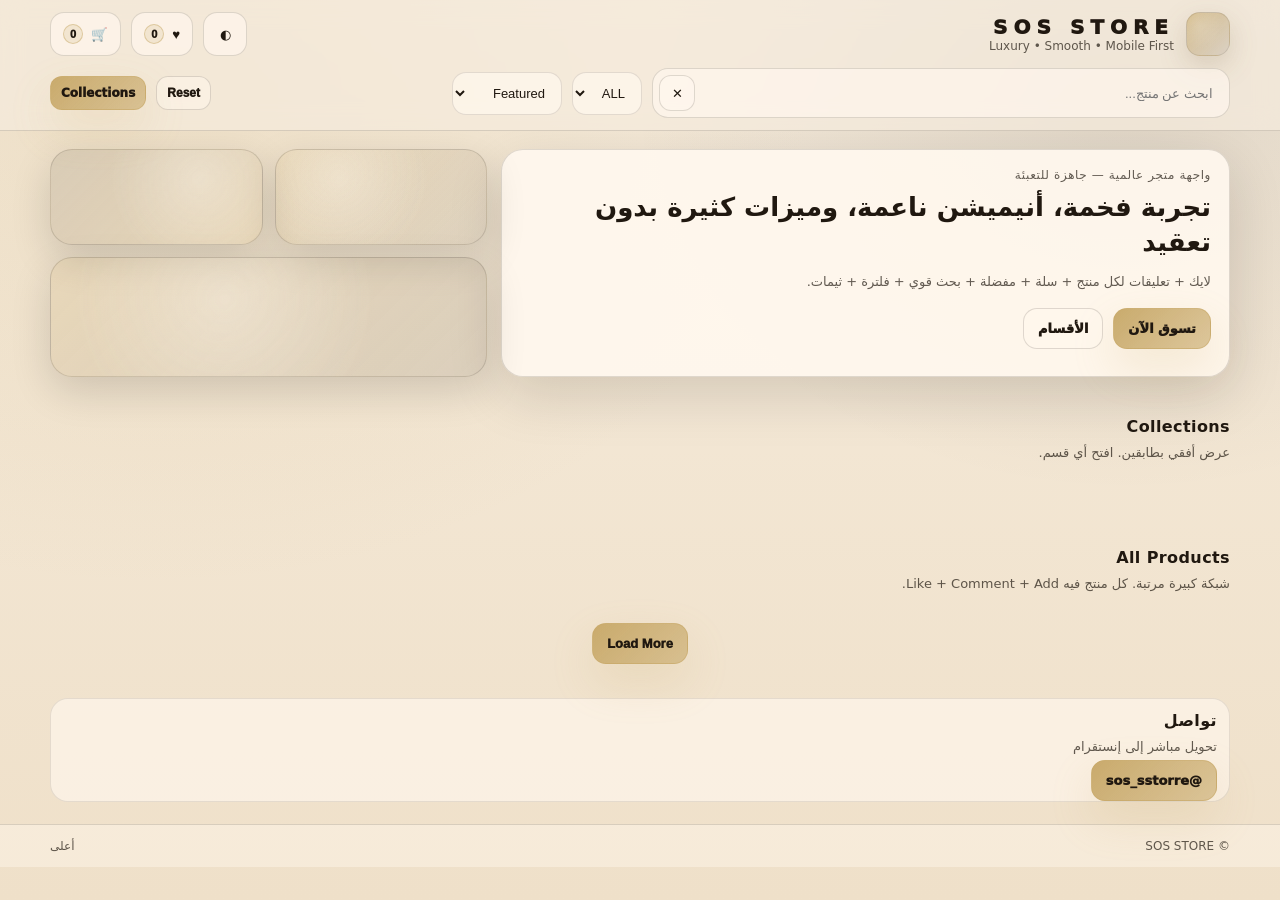
==== commit 402ad1b5: "Update index.html" ====
--- a/index.html
+++ b/index.html
@@ -5,269 +5,8 @@
   <meta name="viewport" content="width=device-width, initial-scale=1"/>
   <title>SOS STORE</title>
   <meta name="description" content="SOS STORE"/>
-  <style>
-    :root{
-      --bg:#F6ECDD;--bg2:#EFE0C9;--card:rgba(255,248,238,.92);
-      --ink:#201810;--muted:rgba(32,24,16,.70);--line:rgba(32,24,16,.14);
-      --accent:#C8A96A;--shadow:0 18px 55px rgba(20,16,10,.14);
-      --r:22px;--e:cubic-bezier(.2,.85,.2,1);--container:1180px;
-      --sec-bg:rgba(200,169,106,.10);--sec-card:rgba(255,248,238,.92);--sec-line:rgba(32,24,16,.12);
-    }
-    html[data-theme="dark"]{
-      --bg:#0E1116;--bg2:#121824;--card:rgba(20,24,32,.84);
-      --ink:#F4EEE4;--muted:rgba(244,238,228,.68);--line:rgba(244,238,228,.14);
-      --shadow:0 20px 70px rgba(0,0,0,.50);--accent:#C8A96A;
-      --sec-bg:rgba(200,169,106,.08);--sec-card:rgba(20,24,32,.90);--sec-line:rgba(244,238,228,.14);
-    }
-    html[data-theme="red"]{
-      --bg:#1A0F10;--bg2:#241113;--card:rgba(30,18,20,.88);
-      --ink:#F7EFE8;--muted:rgba(247,239,232,.70);--line:rgba(247,239,232,.14);
-      --shadow:0 22px 80px rgba(0,0,0,.55);--accent:#E13A3F;
-      --sec-bg:rgba(225,58,63,.10);--sec-card:rgba(30,18,20,.92);--sec-line:rgba(247,239,232,.14);
-    }
-    *{box-sizing:border-box}
-    html,body{height:100%}
-    html{scroll-behavior:smooth}
-    body{
-      margin:0;font-family:system-ui,-apple-system,"Segoe UI",Arial,"Noto Sans Arabic",sans-serif;
-      color:var(--ink);
-      background:
-        radial-gradient(1200px 900px at 12% 10%, color-mix(in srgb, var(--accent) 18%, transparent), transparent 55%),
-        radial-gradient(900px 700px at 88% 12%, color-mix(in srgb, var(--ink) 10%, transparent), transparent 55%),
-        linear-gradient(180deg,var(--bg),var(--bg2));
-      overflow-x:hidden;
-    }
-    a{color:inherit;text-decoration:none}
-    img{max-width:100%;display:block}
-    .container{width:min(var(--container),calc(100% - 26px));margin-inline:auto}
-    .header{
-      position:sticky;top:0;z-index:60;
-      backdrop-filter:blur(12px);
-      background:color-mix(in srgb, var(--bg) 70%, transparent);
-      border-bottom:1px solid var(--line);
-    }
-    .header__inner{display:flex;align-items:center;justify-content:space-between;gap:10px;padding:12px 0}
-    .brand{display:flex;align-items:center;gap:12px;min-width:0}
-    .brand__mark{
-      width:44px;height:44px;border-radius:14px;
-      background:
-        radial-gradient(circle at 30% 30%, rgba(255,255,255,.18), transparent 55%),
-        linear-gradient(135deg, color-mix(in srgb, var(--accent) 70%, transparent), color-mix(in srgb, var(--ink) 10%, transparent));
-      border:1px solid color-mix(in srgb, var(--line) 70%, transparent);
-      box-shadow:0 10px 28px color-mix(in srgb, var(--accent) 12%, rgba(0,0,0,.10));
-    }
-    .brand__text{display:flex;flex-direction:column;min-width:0}
-    .brand__title{font-size:18px;letter-spacing:6px;text-transform:uppercase;font-weight:950;white-space:nowrap}
-    .brand__sub{font-size:12px;color:var(--muted);white-space:nowrap;overflow:hidden;text-overflow:ellipsis}
-    .header__actions{display:flex;gap:10px;align-items:center}
-    .controlbar{
-      padding:0 0 12px;display:flex;gap:10px;align-items:center;justify-content:space-between;flex-wrap:wrap
-    }
-    .controlbar__left{display:flex;gap:10px;align-items:center;flex-wrap:wrap;flex:1}
-    .controlbar__right{display:flex;gap:10px;align-items:center;justify-content:flex-end}
-    .search{
-      display:flex;align-items:center;gap:8px;border:1px solid var(--line);
-      background:color-mix(in srgb, var(--card) 70%, transparent);
-      border-radius:16px;padding:6px;
-    }
-    .input,.select{
-      border:1px solid color-mix(in srgb, var(--line) 80%, transparent);
-      background:color-mix(in srgb, var(--card) 72%, transparent);
-      color:var(--ink);border-radius:14px;padding:12px;font-size:13px;
-    }
-    .input:focus,.select:focus{outline:none;border-color:color-mix(in srgb, var(--accent) 70%, transparent)}
-    .input--search{border:0;background:transparent;padding:10px 10px;width:min(520px, 62vw)}
-    .iconBtn{
-      height:44px;min-width:44px;padding:0 12px;border-radius:14px;border:1px solid var(--line);
-      background:color-mix(in srgb, var(--card) 70%, transparent);color:var(--ink);
-      cursor:pointer;display:inline-flex;align-items:center;justify-content:center;gap:8px;user-select:none;
-      transition:transform 180ms var(--e), background 180ms var(--e), box-shadow 180ms var(--e);
-    }
-    .iconBtn:hover{transform:translateY(-1px);background:color-mix(in srgb, var(--card) 86%, transparent);box-shadow:0 14px 36px rgba(0,0,0,.12)}
-    .iconBtn:active{transform:translateY(0)}
-    .iconBtn--mini{height:36px;min-width:36px;padding:0 10px;border-radius:12px}
-    .badge{
-      display:inline-grid;place-items:center;min-width:20px;height:20px;padding:0 6px;border-radius:999px;
-      border:1px solid color-mix(in srgb, var(--accent) 50%, transparent);
-      background:color-mix(in srgb, var(--accent) 18%, transparent);
-      font-size:11px;font-weight:950;
-    }
-    .btn{
-      appearance:none;border:1px solid var(--line);
-      background:color-mix(in srgb, var(--card) 70%, transparent);
-      color:var(--ink);padding:12px 14px;border-radius:14px;cursor:pointer;font-weight:950;font-size:13px;user-select:none;
-      transition:transform 180ms var(--e), background 180ms var(--e), border-color 180ms var(--e), box-shadow 180ms var(--e);
-    }
-    .btn:hover{transform:translateY(-1px);background:color-mix(in srgb, var(--card) 86%, transparent);box-shadow:0 14px 36px rgba(0,0,0,.12)}
-    .btn:active{transform:translateY(0)}
-    .btn--primary{
-      background:linear-gradient(135deg, color-mix(in srgb, var(--accent) 98%, transparent), color-mix(in srgb, var(--accent) 62%, transparent));
-      border-color:color-mix(in srgb, var(--accent) 55%, transparent);
-      box-shadow:0 18px 44px color-mix(in srgb, var(--accent) 20%, transparent);
-    }
-    .btn--ghost{background:color-mix(in srgb, var(--card) 55%, transparent)}
-    .btn--sm{padding:9px 10px;font-size:12px;border-radius:12px}
-    .hero{padding:18px 0 18px}
-    .hero__inner{display:grid;grid-template-columns:1fr;gap:14px;align-items:stretch}
-    .hero__card{background:var(--card);border:1px solid var(--line);border-radius:var(--r);padding:18px;box-shadow:var(--shadow)}
-    .hero__eyebrow{font-size:12px;color:var(--muted);letter-spacing:.6px;margin-bottom:8px}
-    .hero__title{margin:0 0 10px;font-size:20px;line-height:1.35}
-    .hero__desc{margin:0 0 14px;font-size:13px;color:var(--muted);line-height:1.8}
-    .hero__actions{display:flex;gap:10px;flex-wrap:wrap}
-    .hero__art{display:grid;grid-template-columns:1fr 1fr;gap:12px}
-    .artCard{
-      height:96px;border-radius:var(--r);border:1px solid var(--line);
-      background:
-        radial-gradient(circle at 30% 30%, color-mix(in srgb, var(--card) 40%, transparent), transparent 55%),
-        linear-gradient(135deg, color-mix(in srgb, var(--accent) 22%, transparent), color-mix(in srgb, var(--ink) 8%, transparent));
-      box-shadow:0 14px 40px rgba(0,0,0,.14);
-    }
-    .artCard--b{
-      background:
-        radial-gradient(circle at 70% 30%, color-mix(in srgb, var(--card) 40%, transparent), transparent 55%),
-        linear-gradient(135deg, color-mix(in srgb, var(--ink) 10%, transparent), color-mix(in srgb, var(--accent) 18%, transparent));
-    }
-    .artCard--c{grid-column:1/-1;height:120px}
-    @media (min-width:980px){
-      .hero__inner{grid-template-columns:1.25fr .75fr}
-      .hero__title{font-size:26px}
-      .brand__title{font-size:20px}
-    }
-    .section{padding:12px 0 22px}
-    .section__head{margin:10px 0 14px}
-    .section__title{margin:0 0 6px;font-size:16px;letter-spacing:.4px}
-    .section__sub{margin:0;font-size:13px;color:var(--muted);line-height:1.7}
-
-    .collections2{
-      display:grid;grid-auto-flow:column;grid-template-rows:repeat(2,1fr);
-      gap:12px;overflow-x:auto;padding:4px 2px 10px;scroll-snap-type:x mandatory;-webkit-overflow-scrolling:touch;
-    }
-    .collections2::-webkit-scrollbar{height:10px}
-    .collections2::-webkit-scrollbar-thumb{background:color-mix(in srgb, var(--line) 60%, transparent);border-radius:999px}
-    .collectionCard{
-      width:240px;border:1px solid var(--line);border-radius:var(--r);background:var(--card);
-      box-shadow:var(--shadow);overflow:hidden;cursor:pointer;scroll-snap-align:start;
-      transition:transform 220ms var(--e), box-shadow 220ms var(--e);
-    }
-    .collectionCard:hover{transform:translateY(-2px);box-shadow:0 22px 70px rgba(0,0,0,.16)}
-    .collectionCard__top{padding:14px}
-    .collectionCard__title{font-weight:950;font-size:14px}
-    .collectionCard__sub{font-size:12px;color:var(--muted);margin-top:6px}
-    .collectionCard__bar{height:52px;border-top:1px solid var(--line);background:linear-gradient(90deg, color-mix(in srgb, var(--accent) 16%, transparent), transparent)}
-
-    .grid{display:grid;grid-template-columns:repeat(2,1fr);gap:12px}
-    @media (min-width:720px){.grid{grid-template-columns:repeat(4,1fr)}}
-    @media (min-width:1060px){.grid{grid-template-columns:repeat(5,1fr)}}
-
-    .product{
-      border:1px solid var(--line);border-radius:var(--r);background:var(--card);box-shadow:var(--shadow);overflow:hidden;
-      transition:transform 220ms var(--e), box-shadow 220ms var(--e);
-    }
-    .product:hover{transform:translateY(-2px);box-shadow:0 22px 80px rgba(0,0,0,.18)}
-    .product__media{aspect-ratio:1/1;background:color-mix(in srgb, var(--card) 55%, transparent);border-bottom:1px solid var(--line)}
-    .product__media img{width:100%;height:100%;object-fit:cover}
-    .product__body{padding:12px;display:grid;gap:8px}
-    .product__title{margin:0;font-size:13px;font-weight:950}
-    .product__desc{margin:0;font-size:12px;color:var(--muted);line-height:1.6;min-height:36px}
-    .product__row{display:flex;justify-content:space-between;align-items:center;gap:10px}
-    .pill{
-      font-size:11px;padding:7px 10px;border-radius:999px;border:1px solid color-mix(in srgb, var(--accent) 40%, transparent);
-      background:color-mix(in srgb, var(--accent) 16%, transparent);white-space:nowrap;
-    }
-    .product__actions{display:flex;gap:8px;flex-wrap:wrap}
-    .actionBtn{
-      border:1px solid color-mix(in srgb, var(--line) 80%, transparent);
-      background:color-mix(in srgb, var(--card) 70%, transparent);
-      border-radius:14px;padding:10px 12px;font-size:12px;font-weight:950;cursor:pointer;
-      transition:transform 180ms var(--e), background 180ms var(--e), box-shadow 180ms var(--e);
-    }
-    .actionBtn:hover{transform:translateY(-1px);background:color-mix(in srgb, var(--card) 86%, transparent);box-shadow:0 12px 30px rgba(0,0,0,.12)}
-    .actionBtn:disabled{opacity:.55;cursor:not-allowed;transform:none}
-
-    .center{display:grid;place-items:center;margin-top:14px}
-    .footer{border-top:1px solid var(--line);background:color-mix(in srgb, var(--card) 45%, transparent)}
-    .footer__inner{display:flex;justify-content:space-between;align-items:center;gap:10px;padding:14px 0;font-size:12px;color:var(--muted)}
-    .toTop{
-      position:fixed;bottom:12px;inset-inline-start:12px;height:44px;min-width:44px;border-radius:14px;border:1px solid var(--line);
-      background:color-mix(in srgb, var(--card) 85%, transparent);box-shadow:var(--shadow);cursor:pointer;
-      opacity:0;transform:translateY(12px);pointer-events:none;transition:opacity 220ms var(--e), transform 220ms var(--e);z-index:70;
-    }
-    .toTop.is-on{opacity:1;transform:translateY(0);pointer-events:auto}
-
-    .drawer{position:fixed;inset:0;display:none;z-index:90}
-    .drawer.is-open{display:block}
-    .drawer__overlay{position:absolute;inset:0;background:rgba(0,0,0,.46);animation:fadeIn 160ms var(--e) both}
-    .drawer__panel{
-      position:absolute;top:0;bottom:0;inset-inline-end:0;width:min(420px, 92vw);
-      background:var(--card);border-inline-start:1px solid var(--line);box-shadow:var(--shadow);
-      display:flex;flex-direction:column;animation:slideIn 240ms var(--e) both;
-    }
-    .drawer__panel--wide{width:min(1200px, 96vw)}
-    .drawer__head{padding:14px;border-bottom:1px solid var(--line);display:flex;justify-content:space-between;align-items:center;gap:10px}
-    .drawer__title{font-weight:950}
-    .drawer__sub{font-size:12px;color:var(--muted);margin-top:4px}
-    .drawer__body{padding:14px;overflow:auto;display:grid;gap:12px}
-    .drawer__foot{padding:14px;border-top:1px solid var(--line);display:grid;gap:10px}
-    .drawer__row{display:flex;justify-content:space-between;align-items:center}
-
-    .colControls{display:grid;grid-template-columns:1fr;gap:10px;align-items:center}
-    @media (min-width:820px){.colControls{grid-template-columns:1.4fr .6fr auto}}
-
-    .collectionStage{
-      border-radius:var(--r);border:1px solid var(--sec-line);background:var(--sec-bg);padding:12px;
-      box-shadow:inset 0 0 0 1px color-mix(in srgb, var(--sec-line) 60%, transparent);
-    }
-    .collectionGrid{display:grid;grid-template-columns:repeat(2,1fr);gap:12px}
-    @media (min-width:720px){.collectionGrid{grid-template-columns:repeat(4,1fr)}}
-    @media (min-width:1060px){.collectionGrid{grid-template-columns:repeat(5,1fr)}}
-
-    .drawer[data-color="red"]{--sec-bg:rgba(225,58,63,.12);--sec-card:color-mix(in srgb, var(--card) 86%, rgba(225,58,63,.10));--sec-line:rgba(225,58,63,.22)}
-    .drawer[data-color="green"]{--sec-bg:rgba(40,170,95,.12);--sec-card:color-mix(in srgb, var(--card) 86%, rgba(40,170,95,.10));--sec-line:rgba(40,170,95,.22)}
-    .drawer[data-color="yellow"]{--sec-bg:rgba(235,190,60,.14);--sec-card:color-mix(in srgb, var(--card) 86%, rgba(235,190,60,.10));--sec-line:rgba(235,190,60,.24)}
-    .drawer[data-color="blue"]{--sec-bg:rgba(65,140,255,.12);--sec-card:color-mix(in srgb, var(--card) 86%, rgba(65,140,255,.10));--sec-line:rgba(65,140,255,.22)}
-
-    .collectionGrid .product{background:var(--sec-card);border-color:var(--sec-line)}
-
-    .modal{position:fixed;inset:0;display:none;z-index:95}
-    .modal.is-open{display:block}
-    .modal__overlay{position:absolute;inset:0;background:rgba(0,0,0,.46);animation:fadeIn 160ms var(--e) both}
-    .modal__panel{
-      position:absolute;inset:72px 12px 12px 12px;max-width:760px;margin:auto;background:var(--card);
-      border:1px solid var(--line);border-radius:var(--r);box-shadow:var(--shadow);
-      display:flex;flex-direction:column;animation:fadeUp 240ms var(--e) both;
-    }
-    .modal__head{padding:14px;border-bottom:1px solid var(--line);display:flex;justify-content:space-between;align-items:center;gap:10px}
-    .modal__title{font-weight:950}
-    .modal__sub{font-size:12px;color:var(--muted);margin-top:4px}
-    .modal__body{padding:14px;overflow:auto;display:grid;gap:12px}
-    .modal__foot{padding:14px;border-top:1px solid var(--line)}
-
-    .commentForm{display:grid;grid-template-columns:1fr;gap:10px}
-    @media (min-width:740px){.commentForm{grid-template-columns:1fr 2fr auto;align-items:center}}
-    .comments{display:grid;gap:10px}
-    .comment{
-      border:1px solid color-mix(in srgb, var(--line) 70%, transparent);
-      background:color-mix(in srgb, var(--card) 70%, transparent);
-      border-radius:18px;padding:12px;
-    }
-    .comment__top{display:flex;justify-content:space-between;align-items:center;gap:10px}
-    .comment__name{font-weight:950;font-size:12px}
-    .comment__time{font-size:11px;color:var(--muted)}
-    .comment__text{margin-top:8px;font-size:12px;color:var(--muted);line-height:1.7}
-
-    .toast{
-      position:fixed;inset-inline:12px;bottom:12px;padding:12px 14px;border-radius:16px;
-      border:1px solid color-mix(in srgb, var(--line) 70%, transparent);
-      background:color-mix(in srgb, var(--card) 88%, transparent);
-      box-shadow:var(--shadow);transform:translateY(18px);opacity:0;pointer-events:none;
-      transition:opacity 220ms var(--e), transform 220ms var(--e);font-size:13px;z-index:110;
-    }
-    .toast.is-show{opacity:1;transform:translateY(0)}
-    @keyframes fadeIn{from{opacity:0}to{opacity:1}}
-    @keyframes slideIn{from{transform:translateX(18px);opacity:0}to{transform:translateX(0);opacity:1}}
-    @keyframes fadeUp{from{opacity:0;transform:translateY(10px)}to{opacity:1;transform:translateY(0)}}
-    @media (prefers-reduced-motion: reduce){*{transition:none!important;animation:none!important}}
-  </style>
+  <link rel="stylesheet" href="style.css"/>
+  <script defer src="script.js"></script>
 </head>
 <body>
   <header class="header" id="top">
@@ -279,21 +18,25 @@
           <span class="brand__sub">Luxury • Smooth • Mobile First</span>
         </span>
       </a>
+
       <div class="header__actions">
         <button class="iconBtn" id="themeBtn" type="button">◐</button>
         <button class="iconBtn" id="wishBtn" type="button">♥ <span class="badge" id="wishCount">0</span></button>
         <button class="iconBtn" id="cartBtn" type="button">🛒 <span class="badge" id="cartCount">0</span></button>
       </div>
     </div>
+
     <div class="container controlbar">
       <div class="controlbar__left">
         <div class="search">
           <input id="globalSearch" class="input input--search" type="search" placeholder="ابحث عن منتج..." autocomplete="off"/>
           <button class="iconBtn iconBtn--mini" id="searchClear" type="button">✕</button>
         </div>
+
         <select class="select" id="tagSelect">
           <option value="all">ALL</option>
         </select>
+
         <select class="select" id="sortSelect">
           <option value="featured">Featured</option>
           <option value="newest">Newest</option>
@@ -302,6 +45,7 @@
           <option value="nameAZ">Name: A-Z</option>
         </select>
       </div>
+
       <div class="controlbar__right">
         <button class="btn btn--ghost btn--sm" id="resetBtn" type="button">Reset</button>
         <a class="btn btn--primary btn--sm" href="#collections">Collections</a>
@@ -321,6 +65,7 @@
             <a class="btn btn--ghost" href="#collections">الأقسام</a>
           </div>
         </div>
+
         <div class="hero__art" aria-hidden="true">
           <div class="artCard"></div>
           <div class="artCard artCard--b"></div>
@@ -413,6 +158,7 @@
           </div>
           <button class="iconBtn" type="button" data-close="collection">✕</button>
         </div>
+
         <div class="drawer__body">
           <div class="colControls">
             <div class="search">
@@ -424,6 +170,7 @@
             </select>
             <div class="pill" id="colCount"></div>
           </div>
+
           <div class="collectionStage">
             <div class="collectionGrid" id="collectionGrid"></div>
           </div>
@@ -441,6 +188,7 @@
           </div>
           <button class="iconBtn" type="button" data-close="comment">✕</button>
         </div>
+
         <div class="modal__body">
           <form class="commentForm" id="commentForm" autocomplete="off">
             <input class="input" id="commentName" maxlength="22" placeholder="اسمك" required/>
@@ -449,6 +197,7 @@
           </form>
           <div class="comments" id="commentList"></div>
         </div>
+
         <div class="modal__foot">
           <button class="btn btn--ghost" id="clearComments" type="button">مسح تعليقات هذا المنتج</button>
         </div>
@@ -457,405 +206,5 @@
 
     <div class="toast" id="toast"></div>
   </main>
-
-  <script>
-  (() => {
-    const $ = (s, r=document) => r.querySelector(s);
-    const LS = { theme:"sos_theme_v3", like:(id)=>`sos_like_${id}`, wish:"sos_wish_v3", cart:"sos_cart_v3", comments:(id)=>`sos_comments_${id}` };
-
-    const STORE = {
-      brand:"SOS STORE",
-      instagram:"https://instagram.com/sos_sstorre",
-      themes:["beige","dark","red"],
-      tags:["all","new","popular","limited","sale","accessory","classic","sport","lux"],
-      collections:[
-        {id:"c1",title:"New Arrivals",sub:"جاهز للتعبئة",tag:"new",color:"red"},
-        {id:"c2",title:"Best Sellers",sub:"الأكثر طلبًا",tag:"popular",color:"blue"},
-        {id:"c3",title:"Accessories",sub:"لمسة فخمة",tag:"accessory",color:"green"},
-        {id:"c4",title:"Limited",sub:"كميات محدودة",tag:"limited",color:"yellow"},
-        {id:"c5",title:"Classic",sub:"ستايل ثابت",tag:"classic",color:"blue"},
-        {id:"c6",title:"Sport",sub:"خفيف وحيوي",tag:"sport",color:"green"},
-        {id:"c7",title:"Sale",sub:"عروض",tag:"sale",color:"red"},
-        {id:"c8",title:"Luxury",sub:"فخامة",tag:"lux",color:"yellow"}
-      ],
-      products:[]
-    };
-
-    const state = { tag:"all", search:"", sort:"featured", pageSize:20, page:1, collectionId:null };
-
-    function esc(s){return String(s).replace(/[&<>"']/g,c=>({"&":"&amp;","<":"&lt;",">":"&gt;",'"':"&quot;","'":"&#039;"}[c]))}
-    function getJSON(k,f){try{const r=localStorage.getItem(k);return r?JSON.parse(r):f}catch{return f}}
-    function setJSON(k,v){localStorage.setItem(k,JSON.stringify(v))}
-    function isLiked(id){return localStorage.getItem(LS.like(id))==="1"}
-    function toast(m){const t=$("#toast");t.textContent=m;t.classList.add("is-show");clearTimeout(toast._t);toast._t=setTimeout(()=>t.classList.remove("is-show"),1100)}
-    function debounce(fn,w){let t=null;return(...a)=>{clearTimeout(t);t=setTimeout(()=>fn(...a),w)}}
-
-    function placeholderImg(brand, title){
-      const bg="#E7D9C4", fg="#201810";
-      const t1=escXML((brand||"SOS STORE").slice(0,18));
-      const t2=escXML((title||"SOON").slice(0,22));
-      const svg=`<svg xmlns="http://www.w3.org/2000/svg" width="1200" height="1200">
-      <defs><linearGradient id="g" x1="0" y1="0" x2="1" y2="1"><stop offset="0" stop-color="${bg}"/><stop offset="1" stop-color="#F8F0E3"/></linearGradient></defs>
-      <rect width="1200" height="1200" fill="url(#g)"/>
-      <rect x="86" y="86" width="1028" height="1028" rx="90" fill="rgba(255,255,255,.35)" stroke="rgba(32,24,16,.16)"/>
-      <text x="50%" y="46%" dominant-baseline="middle" text-anchor="middle" font-family="Arial" font-size="96" fill="${fg}" opacity=".92" letter-spacing="10">${t1}</text>
-      <text x="50%" y="57%" dominant-baseline="middle" text-anchor="middle" font-family="Arial" font-size="34" fill="${fg}" opacity=".60">${t2}</text>
-      <text x="50%" y="66%" dominant-baseline="middle" text-anchor="middle" font-family="Arial" font-size="30" fill="${fg}" opacity=".55">SOON</text>
-      </svg>`;
-      return "data:image/svg+xml;charset=utf-8,"+encodeURIComponent(svg);
-    }
-    function escXML(s){return String(s).replace(/[&<>"']/g,c=>({"&":"&amp;","<":"&lt;",">":"&gt;",'"':"&quot;","'":"&apos;"}[c]))}
-
-    function seed(){
-      const now=Date.now(), day=86400000;
-      let n=1;
-      const add=(cid,tags)=>{
-        for(let i=0;i<22;i++){
-          const id="p"+(n++);
-          const title="SOS Item "+id.toUpperCase();
-          const desc="جاهز للتعبئة — عدّل النص لاحقًا.";
-          const price=10+(n%13)*4;
-          STORE.products.push({
-            id,title,desc,price,collection:cid,createdAt:now-(n*day),
-            tags:Array.from(new Set(tags.concat(i%3===0?["popular"]:[]).concat(i%5===0?["limited"]:[]))),
-            image:placeholderImg(STORE.brand,title)
-          });
-        }
-      };
-      add("c1",["new","classic","lux"]);
-      add("c2",["popular","classic"]);
-      add("c3",["accessory","lux"]);
-      add("c4",["limited","lux"]);
-      add("c5",["classic"]);
-      add("c6",["sport","new"]);
-      add("c7",["sale","popular"]);
-      add("c8",["lux","classic"]);
-    }
-
-    function formatPrice(n){return Number(n||0)+" JD"}
-    function scoreFeatured(p){const t=new Set(p.tags||[]);return (t.has("popular")?5:0)+(t.has("limited")?3:0)+(t.has("new")?2:0)}
-
-    function getFilteredSorted(){
-      let items=STORE.products.slice();
-      if(state.tag!=="all") items=items.filter(p=>(p.tags||[]).includes(state.tag));
-      if(state.search){
-        const q=state.search;
-        items=items.filter(p=>(p.title||"").toLowerCase().includes(q)||(p.desc||"").toLowerCase().includes(q)||(p.tags||[]).some(t=>t.includes(q)));
-      }
-      switch(state.sort){
-        case "newest": items.sort((a,b)=>(b.createdAt||0)-(a.createdAt||0)); break;
-        case "priceLow": items.sort((a,b)=>(a.price||0)-(b.price||0)); break;
-        case "priceHigh": items.sort((a,b)=>(b.price||0)-(a.price||0)); break;
-        case "nameAZ": items.sort((a,b)=>(a.title||"").localeCompare(b.title||"","ar")); break;
-        default: items.sort((a,b)=>scoreFeatured(b)-scoreFeatured(a));
-      }
-      return items;
-    }
-
-    function productCard(p){
-      const liked=isLiked(p.id);
-      const el=document.createElement("article");
-      el.className="product";
-      el.innerHTML=`
-        <div class="product__media"><img src="${p.image}" alt="SOS STORE" loading="lazy" decoding="async"></div>
-        <div class="product__body">
-          <h3 class="product__title">${esc(p.title)}</h3>
-          <p class="product__desc">${esc(p.desc)}</p>
-          <div class="product__row">
-            <span class="pill">${formatPrice(p.price)}</span>
-            <span class="pill">${(p.tags||[]).slice(0,2).join(" • ").toUpperCase()}</span>
-          </div>
-          <div class="product__actions">
-            <button class="actionBtn" data-like="${p.id}" ${liked?"disabled":""}>${liked?"Liked":"Like"}</button>
-            <button class="actionBtn" data-comment="${p.id}">Comment</button>
-            <button class="actionBtn" data-add="${p.id}">Add</button>
-          </div>
-        </div>`;
-      return el;
-    }
-
-    function buildTags(){
-      const opt=STORE.tags.map(t=>`<option value="${t}">${t.toUpperCase()}</option>`).join("");
-      $("#tagSelect").innerHTML=opt;
-      $("#collectionFilter").innerHTML=opt;
-      $("#tagSelect").value="all";
-      $("#collectionFilter").value="all";
-    }
-
-    function buildCollections(){
-      const grid=$("#collectionsGrid");
-      grid.innerHTML="";
-      STORE.collections.forEach(c=>{
-        const el=document.createElement("div");
-        el.className="collectionCard";
-        el.tabIndex=0;
-        el.innerHTML=`<div class="collectionCard__top"><div class="collectionCard__title">${esc(c.title)}</div><div class="collectionCard__sub">${esc(c.sub)}</div></div><div class="collectionCard__bar"></div>`;
-        el.onclick=()=>openCollection(c.id);
-        el.onkeydown=(e)=>{if(e.key==="Enter") openCollection(c.id)};
-        grid.appendChild(el);
-      });
-    }
-
-    function renderProducts(append){
-      const grid=$("#productsGrid");
-      if(!append) grid.innerHTML="";
-      const all=getFilteredSorted();
-      const slice=all.slice(0,state.page*state.pageSize);
-      const existing=append?grid.children.length:0;
-      slice.slice(existing).forEach(p=>grid.appendChild(productCard(p)));
-      $("#loadMore").style.display = slice.length<all.length ? "inline-flex" : "none";
-    }
-
-    function openCollection(cid){
-      const c=STORE.collections.find(x=>x.id===cid); if(!c) return;
-      state.collectionId=cid;
-      $("#collectionTitle").textContent=c.title;
-      $("#collectionSub").textContent=c.sub;
-      $("#collectionDrawer").setAttribute("data-color",c.color);
-      $("#collectionSearch").value="";
-      $("#collectionFilter").value="all";
-      filterCollection();
-      openDrawer("collection");
-    }
-
-    function filterCollection(){
-      const q=$("#collectionSearch").value.trim().toLowerCase();
-      const tg=$("#collectionFilter").value;
-      const base=STORE.products.filter(p=>p.collection===state.collectionId);
-      let items=base.slice();
-      if(tg!=="all") items=items.filter(p=>(p.tags||[]).includes(tg));
-      if(q) items=items.filter(p=>(p.title||"").toLowerCase().includes(q)||(p.desc||"").toLowerCase().includes(q)||(p.tags||[]).some(t=>t.includes(q)));
-      const show=items.slice(0,20);
-      const grid=$("#collectionGrid");
-      grid.innerHTML="";
-      show.forEach(p=>grid.appendChild(productCard(p)));
-      $("#colCount").textContent = show.length+" / "+base.length;
-    }
-
-    function openDrawer(key){
-      const el = key==="cart" ? $("#cartDrawer") : key==="wish" ? $("#wishDrawer") : $("#collectionDrawer");
-      el.classList.add("is-open");
-      document.body.style.overflow="hidden";
-    }
-    function closeDrawer(key){
-      const el = key==="cart" ? $("#cartDrawer") : key==="wish" ? $("#wishDrawer") : $("#collectionDrawer");
-      el.classList.remove("is-open");
-      if(!$("#cartDrawer").classList.contains("is-open") && !$("#wishDrawer").classList.contains("is-open") && !$("#collectionDrawer").classList.contains("is-open") && !$("#commentModal").classList.contains("is-open")){
-        document.body.style.overflow="";
-      }
-    }
-
-    function syncCounts(){
-      const wish=getJSON(LS.wish,[]);
-      $("#wishCount").textContent=wish.length;
-      const cart=getJSON(LS.cart,{});
-      $("#cartCount").textContent=Object.values(cart).reduce((a,b)=>a+(b||0),0);
-    }
-
-    function addToWish(id){
-      const w=getJSON(LS.wish,[]);
-      if(!w.includes(id)) w.unshift(id);
-      setJSON(LS.wish,w.slice(0,400));
-      renderWish();
-    }
-
-    function renderWish(){
-      const wrap=$("#wishItems");
-      const ids=getJSON(LS.wish,[]);
-      if(!ids.length){wrap.innerHTML=`<div class="comment__text">لا يوجد عناصر</div>`;return;}
-      wrap.innerHTML="";
-      ids.slice(0,120).forEach(id=>{
-        const p=STORE.products.find(x=>x.id===id); if(!p) return;
-        const row=document.createElement("div");
-        row.className="comment";
-        row.innerHTML=`<div class="comment__top"><div class="comment__name">${esc(p.title)}</div><div class="comment__time">${formatPrice(p.price)}</div></div><div class="comment__text">${esc(p.desc)}</div>`;
-        wrap.appendChild(row);
-      });
-    }
-
-    function clearWish(){localStorage.removeItem(LS.wish);renderWish();syncCounts();toast("تم تفريغ المفضلة")}
-
-    function addToCart(id,qty){
-      const cart=getJSON(LS.cart,{});
-      cart[id]=(cart[id]||0)+qty;
-      if(cart[id]<=0) delete cart[id];
-      setJSON(LS.cart,cart);
-      renderCart();
-      syncCounts();
-    }
-    function setQty(id,qty){
-      const cart=getJSON(LS.cart,{});
-      if(qty<=0) delete cart[id]; else cart[id]=qty;
-      setJSON(LS.cart,cart);
-      renderCart();
-      syncCounts();
-    }
-    function clearCart(){localStorage.removeItem(LS.cart);renderCart();syncCounts();toast("تم تفريغ السلة")}
-
-    function renderCart(){
-      const wrap=$("#cartItems");
-      const cart=getJSON(LS.cart,{});
-      const ids=Object.keys(cart);
-      if(!ids.length){wrap.innerHTML=`<div class="comment__text">السلة فارغة</div>`;$("#cartTotal").textContent="0";return;}
-      let total=0;
-      wrap.innerHTML="";
-      ids.forEach(id=>{
-        const p=STORE.products.find(x=>x.id===id); if(!p) return;
-        const q=cart[id]; total += (p.price||0)*q;
-        const row=document.createElement("div");
-        row.className="comment";
-        row.innerHTML=`<div class="comment__top"><div class="comment__name">${esc(p.title)}</div><div class="comment__time">${formatPrice(p.price)} × ${q}</div></div>
-        <div class="product__actions" style="margin-top:10px">
-          <button class="actionBtn" data-qminus="${id}">-</button>
-          <button class="actionBtn" data-qplus="${id}">+</button>
-          <button class="actionBtn" data-remove="${id}">حذف</button>
-        </div>`;
-        wrap.appendChild(row);
-      });
-      $("#cartTotal").textContent=String(total);
-    }
-
-    function openComments(pid){
-      const p=STORE.products.find(x=>x.id===pid); if(!p) return;
-      $("#commentTitle").textContent="تعليقات: "+p.title;
-      $("#commentSub").textContent="بدون نجوم — تعليق فقط";
-      $("#commentForm").dataset.pid=pid;
-      $("#commentName").value=""; $("#commentText").value="";
-      $("#commentModal").classList.add("is-open");
-      document.body.style.overflow="hidden";
-      renderComments(pid);
-    }
-    function closeComments(){
-      $("#commentModal").classList.remove("is-open");
-      if(!$("#cartDrawer").classList.contains("is-open") && !$("#wishDrawer").classList.contains("is-open") && !$("#collectionDrawer").classList.contains("is-open")){
-        document.body.style.overflow="";
-      }
-    }
-    function renderComments(pid){
-      const list=$("#commentList");
-      const items=getJSON(LS.comments(pid),[]);
-      if(!items.length){
-        list.innerHTML=`<div class="comment"><div class="comment__top"><div class="comment__name">لا يوجد تعليقات</div><div class="comment__time">جاهز</div></div><div class="comment__text">اكتب أول تعليق.</div></div>`;
-        return;
-      }
-      list.innerHTML=items.slice(0,80).map(c=>`<div class="comment"><div class="comment__top"><div class="comment__name">${esc(c.name)}</div><div class="comment__time">${esc(c.time)}</div></div><div class="comment__text">${esc(c.text)}</div></div>`).join("");
-    }
-
-    function initTheme(){
-      const saved=localStorage.getItem(LS.theme);
-      if(saved && STORE.themes.includes(saved)) document.documentElement.setAttribute("data-theme",saved);
-      $("#themeBtn").onclick=()=>{
-        const cur=document.documentElement.getAttribute("data-theme")||"beige";
-        const i=STORE.themes.indexOf(cur);
-        const next=STORE.themes[(i+1)%STORE.themes.length];
-        document.documentElement.setAttribute("data-theme",next);
-        localStorage.setItem(LS.theme,next);
-        toast(next);
-      };
-    }
-
-    function initTop(){
-      const btn=$("#toTop");
-      const on=()=>btn.classList.toggle("is-on",window.scrollY>650);
-      window.addEventListener("scroll",debounce(on,80),{passive:true});
-      btn.onclick=()=>window.scrollTo({top:0,behavior:"smooth"});
-    }
-
-    function initControls(){
-      $("#globalSearch").addEventListener("input",debounce(()=>{
-        state.search=$("#globalSearch").value.trim().toLowerCase();
-        state.page=1; renderProducts(false);
-      },140));
-      $("#searchClear").onclick=()=>{ $("#globalSearch").value=""; state.search=""; state.page=1; renderProducts(false); toast("تم مسح البحث") };
-      $("#tagSelect").onchange=(e)=>{ state.tag=e.target.value; state.page=1; renderProducts(false) };
-      $("#sortSelect").onchange=(e)=>{ state.sort=e.target.value; state.page=1; renderProducts(false) };
-      $("#resetBtn").onclick=()=>{ state.tag="all"; state.search=""; state.sort="featured"; state.page=1; $("#globalSearch").value=""; $("#tagSelect").value="all"; $("#sortSelect").value="featured"; renderProducts(false); toast("Reset") };
-      $("#loadMore").onclick=()=>{ state.page+=1; renderProducts(true) };
-
-      $("#collectionSearch").addEventListener("input",debounce(filterCollection,140));
-      $("#collectionFilter").onchange=filterCollection;
-      $("#collectionClear").onclick=()=>{ $("#collectionSearch").value=""; filterCollection() };
-    }
-
-    function bindClicks(){
-      document.addEventListener("click",(e)=>{
-        const c=e.target.closest("[data-close]");
-        if(c){
-          const k=c.dataset.close;
-          if(k==="cart") closeDrawer("cart");
-          if(k==="wish") closeDrawer("wish");
-          if(k==="collection") closeDrawer("collection");
-          if(k==="comment") closeComments();
-          return;
-        }
-        const like=e.target.closest("[data-like]");
-        const com=e.target.closest("[data-comment]");
-        const add=e.target.closest("[data-add]");
-        const qm=e.target.closest("[data-qminus]");
-        const qp=e.target.closest("[data-qplus]");
-        const rm=e.target.closest("[data-remove]");
-
-        if(like){
-          const id=like.dataset.like;
-          if(isLiked(id)) return;
-          localStorage.setItem(LS.like(id),"1");
-          like.textContent="Liked"; like.disabled=true;
-          addToWish(id); syncCounts(); toast("تم حفظ اللايك");
-          return;
-        }
-        if(com){ openComments(com.dataset.comment); return; }
-        if(add){ addToCart(add.dataset.add,1); toast("تمت الإضافة للسلة"); return; }
-
-        if(qm){ const id=qm.dataset.qminus; const cart=getJSON(LS.cart,{}); setQty(id,(cart[id]||1)-1); return; }
-        if(qp){ const id=qp.dataset.qplus; const cart=getJSON(LS.cart,{}); setQty(id,(cart[id]||0)+1); return; }
-        if(rm){ setQty(rm.dataset.remove,0); return; }
-      });
-
-      $("#cartBtn").onclick=()=>{ renderCart(); openDrawer("cart") };
-      $("#wishBtn").onclick=()=>{ renderWish(); openDrawer("wish") };
-      $("#clearCart").onclick=clearCart;
-      $("#clearWish").onclick=clearWish;
-
-      $("#checkoutBtn").onclick=()=>{
-        const cart=getJSON(LS.cart,{});
-        const ids=Object.keys(cart);
-        if(!ids.length){toast("السلة فارغة");return;}
-        const lines=ids.map(id=>{
-          const p=STORE.products.find(x=>x.id===id); const q=cart[id];
-          return p?`${p.title} × ${q}`:"";
-        }).filter(Boolean);
-        const msg=encodeURIComponent(`طلب جديد من ${STORE.brand}:\n`+lines.join("\n"));
-        window.open(STORE.instagram,"_blank");
-        navigator.clipboard?.writeText(decodeURIComponent(msg)).catch(()=>{});
-      };
-
-      ["cartDrawer","wishDrawer","collectionDrawer"].forEach(id=>{
-        const d=document.getElementById(id);
-        const p=d.querySelector(".drawer__panel");
-        p.addEventListener("click",(ev)=>ev.stopPropagation());
-      });
-
-      document.addEventListener("keydown",(e)=>{
-        if(e.key==="Escape"){ closeComments(); closeDrawer("cart"); closeDrawer("wish"); closeDrawer("collection"); }
-      });
-    }
-
-    function boot(){
-      $("#year").textContent=String(new Date().getFullYear());
-      seed();
-      buildTags();
-      buildCollections();
-      initTheme();
-      initTop();
-      initControls();
-      bindClicks();
-      renderProducts(false);
-      syncCounts();
-      toast("Ready");
-    }
-
-    document.addEventListener("DOMContentLoaded", boot);
-  })();
-  </script>
 </body>
 </html>
--- a/style.css
+++ b/style.css
@@ -0,0 +1,468 @@
+:root{
+  --bg:#F6ECDD;
+  --bg2:#EFE0C9;
+  --card:rgba(255,248,238,.92);
+  --ink:#201810;
+  --muted:rgba(32,24,16,.70);
+  --line:rgba(32,24,16,.14);
+  --accent:#C8A96A;
+  --shadow:0 18px 55px rgba(20,16,10,.14);
+  --r:22px;
+  --t:180ms;
+  --e:cubic-bezier(.2,.85,.2,1);
+  --container:1180px;
+
+  --sec-bg:rgba(200,169,106,.10);
+  --sec-card:rgba(255,248,238,.92);
+  --sec-line:rgba(32,24,16,.12);
+}
+
+html[data-theme="dark"]{
+  --bg:#0E1116;
+  --bg2:#121824;
+  --card:rgba(20,24,32,.84);
+  --ink:#F4EEE4;
+  --muted:rgba(244,238,228,.68);
+  --line:rgba(244,238,228,.14);
+  --shadow:0 20px 70px rgba(0,0,0,.50);
+  --accent:#C8A96A;
+
+  --sec-bg:rgba(200,169,106,.08);
+  --sec-card:rgba(20,24,32,.90);
+  --sec-line:rgba(244,238,228,.14);
+}
+
+html[data-theme="red"]{
+  --bg:#1A0F10;
+  --bg2:#241113;
+  --card:rgba(30,18,20,.88);
+  --ink:#F7EFE8;
+  --muted:rgba(247,239,232,.70);
+  --line:rgba(247,239,232,.14);
+  --shadow:0 22px 80px rgba(0,0,0,.55);
+  --accent:#E13A3F;
+
+  --sec-bg:rgba(225,58,63,.10);
+  --sec-card:rgba(30,18,20,.92);
+  --sec-line:rgba(247,239,232,.14);
+}
+
+*{box-sizing:border-box}
+html,body{height:100%}
+html{scroll-behavior:smooth}
+body{
+  margin:0;
+  font-family:system-ui,-apple-system,"Segoe UI",Arial,"Noto Sans Arabic",sans-serif;
+  color:var(--ink);
+  background:
+    radial-gradient(1200px 900px at 12% 10%, color-mix(in srgb, var(--accent) 18%, transparent), transparent 55%),
+    radial-gradient(900px 700px at 88% 12%, color-mix(in srgb, var(--ink) 10%, transparent), transparent 55%),
+    linear-gradient(180deg,var(--bg),var(--bg2));
+  overflow-x:hidden;
+}
+
+a{color:inherit;text-decoration:none}
+img{max-width:100%;display:block}
+
+.container{width:min(var(--container),calc(100% - 26px));margin-inline:auto}
+
+.skip{
+  position:absolute;inset-inline-start:12px;top:10px;
+  padding:10px 12px;background:rgba(255,255,255,.92);
+  border:1px solid var(--line);border-radius:12px;
+  transform:translateY(-200%);transition:transform var(--t) var(--e);z-index:90;
+}
+.skip:focus{transform:translateY(0)}
+
+.header{
+  position:sticky;top:0;z-index:60;
+  backdrop-filter:blur(12px);
+  background:color-mix(in srgb, var(--bg) 70%, transparent);
+  border-bottom:1px solid var(--line);
+}
+
+.header__inner{
+  display:flex;align-items:center;justify-content:space-between;gap:10px;
+  padding:12px 0;
+}
+
+.brand{display:flex;align-items:center;gap:12px;min-width:0}
+.brand__mark{
+  width:44px;height:44px;border-radius:14px;
+  background:
+    radial-gradient(circle at 30% 30%, rgba(255,255,255,.18), transparent 55%),
+    linear-gradient(135deg, color-mix(in srgb, var(--accent) 70%, transparent), color-mix(in srgb, var(--ink) 10%, transparent));
+  border:1px solid color-mix(in srgb, var(--line) 70%, transparent);
+  box-shadow:0 10px 28px color-mix(in srgb, var(--accent) 12%, rgba(0,0,0,.10));
+}
+.brand__text{display:flex;flex-direction:column;min-width:0}
+.brand__title{
+  font-size:18px;letter-spacing:6px;text-transform:uppercase;font-weight:950;white-space:nowrap
+}
+.brand__sub{font-size:12px;color:var(--muted);white-space:nowrap;overflow:hidden;text-overflow:ellipsis}
+
+.header__actions{display:flex;gap:10px;align-items:center}
+
+.controlbar{
+  padding:0 0 12px;
+  display:flex;gap:10px;align-items:center;justify-content:space-between;flex-wrap:wrap;
+}
+
+.controlbar__left{display:flex;gap:10px;align-items:center;flex-wrap:wrap;flex:1}
+.controlbar__right{display:flex;gap:10px;align-items:center;justify-content:flex-end}
+
+.search{
+  display:flex;align-items:center;gap:8px;
+  border:1px solid var(--line);
+  background:color-mix(in srgb, var(--card) 70%, transparent);
+  border-radius:16px;
+  padding:6px;
+}
+
+.input,.select{
+  border:1px solid color-mix(in srgb, var(--line) 80%, transparent);
+  background:color-mix(in srgb, var(--card) 72%, transparent);
+  color:var(--ink);
+  border-radius:14px;
+  padding:12px;
+  font-size:13px;
+}
+
+.input:focus,.select:focus{outline:none;border-color:color-mix(in srgb, var(--accent) 70%, transparent)}
+.input--search{border:0;background:transparent;padding:10px 10px;width:min(520px, 62vw)}
+
+.iconBtn{
+  height:44px;min-width:44px;
+  padding:0 12px;
+  border-radius:14px;
+  border:1px solid var(--line);
+  background:color-mix(in srgb, var(--card) 70%, transparent);
+  color:var(--ink);
+  cursor:pointer;
+  display:inline-flex;align-items:center;justify-content:center;gap:8px;
+  transition:transform var(--t) var(--e), background var(--t) var(--e), box-shadow var(--t) var(--e);
+  user-select:none;
+}
+.iconBtn:hover{transform:translateY(-1px);background:color-mix(in srgb, var(--card) 86%, transparent);box-shadow:0 14px 36px rgba(0,0,0,.12)}
+.iconBtn:active{transform:translateY(0)}
+.iconBtn--mini{height:36px;min-width:36px;padding:0 10px;border-radius:12px}
+
+.badge{
+  display:inline-grid;place-items:center;
+  min-width:20px;height:20px;
+  padding:0 6px;border-radius:999px;
+  border:1px solid color-mix(in srgb, var(--accent) 50%, transparent);
+  background:color-mix(in srgb, var(--accent) 18%, transparent);
+  font-size:11px;font-weight:950;
+}
+
+.btn{
+  appearance:none;
+  border:1px solid var(--line);
+  background:color-mix(in srgb, var(--card) 70%, transparent);
+  color:var(--ink);
+  padding:12px 14px;border-radius:14px;
+  cursor:pointer;font-weight:950;font-size:13px;
+  transition:transform var(--t) var(--e), background var(--t) var(--e), border-color var(--t) var(--e), box-shadow var(--t) var(--e);
+  user-select:none;
+}
+.btn:hover{transform:translateY(-1px);background:color-mix(in srgb, var(--card) 86%, transparent);box-shadow:0 14px 36px rgba(0,0,0,.12)}
+.btn:active{transform:translateY(0)}
+.btn:focus-visible{outline:2px solid color-mix(in srgb, var(--accent) 80%, transparent);outline-offset:2px}
+.btn--primary{
+  background:linear-gradient(135deg, color-mix(in srgb, var(--accent) 98%, transparent), color-mix(in srgb, var(--accent) 62%, transparent));
+  border-color:color-mix(in srgb, var(--accent) 55%, transparent);
+  box-shadow:0 18px 44px color-mix(in srgb, var(--accent) 20%, transparent);
+}
+.btn--primary:hover{background:linear-gradient(135deg, color-mix(in srgb, var(--accent) 100%, transparent), color-mix(in srgb, var(--accent) 72%, transparent))}
+.btn--ghost{background:color-mix(in srgb, var(--card) 55%, transparent)}
+.btn--sm{padding:9px 10px;font-size:12px;border-radius:12px}
+
+.hero{padding:18px 0 18px}
+.hero__inner{display:grid;grid-template-columns:1fr;gap:14px;align-items:stretch}
+.hero__card{
+  background:var(--card);
+  border:1px solid var(--line);
+  border-radius:var(--r);
+  padding:18px;
+  box-shadow:var(--shadow);
+}
+.hero__eyebrow{font-size:12px;color:var(--muted);letter-spacing:.6px;margin-bottom:8px}
+.hero__title{margin:0 0 10px;font-size:20px;line-height:1.35}
+.hero__desc{margin:0 0 14px;font-size:13px;color:var(--muted);line-height:1.8}
+.hero__actions{display:flex;gap:10px;flex-wrap:wrap}
+
+.hero__art{display:grid;grid-template-columns:1fr 1fr;gap:12px}
+.artCard{
+  height:96px;border-radius:var(--r);
+  border:1px solid var(--line);
+  background:
+    radial-gradient(circle at 30% 30%, color-mix(in srgb, var(--card) 40%, transparent), transparent 55%),
+    linear-gradient(135deg, color-mix(in srgb, var(--accent) 22%, transparent), color-mix(in srgb, var(--ink) 8%, transparent));
+  box-shadow:0 14px 40px rgba(0,0,0,.14);
+}
+.artCard--b{
+  background:
+    radial-gradient(circle at 70% 30%, color-mix(in srgb, var(--card) 40%, transparent), transparent 55%),
+    linear-gradient(135deg, color-mix(in srgb, var(--ink) 10%, transparent), color-mix(in srgb, var(--accent) 18%, transparent));
+}
+.artCard--c{
+  grid-column:1/-1;height:120px;
+  background:
+    radial-gradient(circle at 40% 35%, color-mix(in srgb, var(--card) 40%, transparent), transparent 55%),
+    linear-gradient(135deg, color-mix(in srgb, var(--accent) 18%, transparent), color-mix(in srgb, var(--ink) 10%, transparent));
+}
+
+@media (min-width:980px){
+  .hero__inner{grid-template-columns:1.25fr .75fr}
+  .hero__title{font-size:26px}
+  .brand__title{font-size:20px}
+}
+
+.section{padding:12px 0 22px}
+.section__head{margin:10px 0 14px}
+.section__head--tight{margin:0 0 12px}
+.section__title{margin:0 0 6px;font-size:16px;letter-spacing:.4px}
+.section__sub{margin:0;font-size:13px;color:var(--muted);line-height:1.7}
+
+.collections2{
+  display:grid;
+  grid-auto-flow:column;
+  grid-template-rows:repeat(2, 1fr);
+  gap:12px;
+  overflow-x:auto;
+  padding:4px 2px 10px;
+  scroll-snap-type:x mandatory;
+  -webkit-overflow-scrolling:touch;
+}
+.collections2::-webkit-scrollbar{height:10px}
+.collections2::-webkit-scrollbar-thumb{background:color-mix(in srgb, var(--line) 60%, transparent);border-radius:999px}
+.collectionCard{
+  width:240px;
+  border:1px solid var(--line);
+  border-radius:var(--r);
+  background:var(--card);
+  box-shadow:var(--shadow);
+  overflow:hidden;
+  cursor:pointer;
+  scroll-snap-align:start;
+  transition:transform 220ms var(--e), box-shadow 220ms var(--e);
+}
+.collectionCard:hover{transform:translateY(-2px);box-shadow:0 22px 70px rgba(0,0,0,.16)}
+.collectionCard:active{transform:translateY(0)}
+.collectionCard__top{padding:14px}
+.collectionCard__title{font-weight:950;font-size:14px}
+.collectionCard__sub{font-size:12px;color:var(--muted);margin-top:6px}
+.collectionCard__bar{height:52px;border-top:1px solid var(--line);background:linear-gradient(90deg, color-mix(in srgb, var(--accent) 16%, transparent), transparent)}
+
+.grid{display:grid;grid-template-columns:1fr;gap:12px}
+@media (min-width:640px){.grid{grid-template-columns:1fr 1fr}}
+@media (min-width:980px){.grid{grid-template-columns:repeat(5,1fr)}}
+
+.product{
+  border:1px solid var(--line);
+  border-radius:var(--r);
+  background:var(--card);
+  box-shadow:var(--shadow);
+  overflow:hidden;
+  transition:transform 220ms var(--e), box-shadow 220ms var(--e);
+  transform:translateZ(0);
+}
+.product:hover{transform:translateY(-2px);box-shadow:0 22px 80px rgba(0,0,0,.18)}
+.product:active{transform:translateY(0)}
+.product__media{aspect-ratio:1/1;background:color-mix(in srgb, var(--card) 55%, transparent);border-bottom:1px solid var(--line)}
+.product__media img{width:100%;height:100%;object-fit:cover}
+.product__body{padding:12px;display:grid;gap:8px}
+.product__title{margin:0;font-size:13px;font-weight:950}
+.product__desc{margin:0;font-size:12px;color:var(--muted);line-height:1.6;min-height:36px}
+.product__row{display:flex;justify-content:space-between;align-items:center;gap:10px}
+.pill{
+  font-size:11px;
+  padding:7px 10px;
+  border-radius:999px;
+  border:1px solid color-mix(in srgb, var(--accent) 40%, transparent);
+  background:color-mix(in srgb, var(--accent) 16%, transparent);
+  color:color-mix(in srgb, var(--ink) 92%, transparent);
+  white-space:nowrap;
+}
+.product__actions{display:flex;gap:8px;flex-wrap:wrap}
+.actionBtn{
+  border:1px solid color-mix(in srgb, var(--line) 80%, transparent);
+  background:color-mix(in srgb, var(--card) 70%, transparent);
+  border-radius:14px;
+  padding:10px 12px;
+  font-size:12px;font-weight:950;
+  cursor:pointer;
+  transition:transform var(--t) var(--e), background var(--t) var(--e), box-shadow var(--t) var(--e);
+}
+.actionBtn:hover{transform:translateY(-1px);background:color-mix(in srgb, var(--card) 86%, transparent);box-shadow:0 12px 30px rgba(0,0,0,.12)}
+.actionBtn:active{transform:translateY(0)}
+.actionBtn:disabled{opacity:.55;cursor:not-allowed;transform:none}
+
+.center{display:grid;place-items:center;margin-top:14px}
+.muted{font-size:12px;color:var(--muted);margin-top:10px}
+.navLink{padding:10px 12px;border-radius:14px;color:var(--muted);border:1px solid transparent}
+.navLink:hover{border-color:var(--line);background:color-mix(in srgb, var(--card) 60%, transparent)}
+
+.footer{border-top:1px solid var(--line);background:color-mix(in srgb, var(--card) 45%, transparent)}
+.footer__inner{display:flex;justify-content:space-between;align-items:center;gap:10px;padding:14px 0;font-size:12px;color:var(--muted)}
+
+.toTop{
+  position:fixed;bottom:12px;inset-inline-start:12px;
+  height:44px;min-width:44px;
+  border-radius:14px;border:1px solid var(--line);
+  background:color-mix(in srgb, var(--card) 85%, transparent);
+  box-shadow:var(--shadow);
+  cursor:pointer;
+  opacity:0;transform:translateY(12px);
+  pointer-events:none;
+  transition:opacity 220ms var(--e), transform 220ms var(--e);
+  z-index:70;
+}
+.toTop.is-on{opacity:1;transform:translateY(0);pointer-events:auto}
+
+.drawer{
+  position:fixed;inset:0;
+  display:none;
+  z-index:90;
+}
+.drawer.is-open{display:block}
+.drawer__overlay{
+  position:absolute;inset:0;
+  background:rgba(0,0,0,.46);
+  animation:fadeIn 160ms var(--e) both;
+}
+.drawer__panel{
+  position:absolute;top:0;bottom:0;
+  inset-inline-end:0;
+  width:min(420px, 92vw);
+  background:var(--card);
+  border-inline-start:1px solid var(--line);
+  box-shadow:var(--shadow);
+  display:flex;flex-direction:column;
+  animation:slideIn 240ms var(--e) both;
+}
+.drawer__panel--wide{width:min(1200px, 96vw)}
+.drawer__head{
+  padding:14px;
+  border-bottom:1px solid var(--line);
+  display:flex;justify-content:space-between;align-items:center;gap:10px;
+}
+.drawer__title{font-weight:950}
+.drawer__sub{font-size:12px;color:var(--muted);margin-top:4px}
+.drawer__body{padding:14px;overflow:auto;display:grid;gap:12px}
+.drawer__foot{padding:14px;border-top:1px solid var(--line);display:grid;gap:10px}
+.drawer__row{display:flex;justify-content:space-between;align-items:center}
+
+.colControls{
+  display:grid;grid-template-columns:1fr;gap:10px;align-items:center;
+}
+@media (min-width:820px){.colControls{grid-template-columns:1.4fr .6fr auto}}
+
+.collectionStage{
+  border-radius:var(--r);
+  border:1px solid var(--sec-line);
+  background:var(--sec-bg);
+  padding:12px;
+  box-shadow:inset 0 0 0 1px color-mix(in srgb, var(--sec-line) 60%, transparent);
+}
+
+.collectionGrid{
+  display:grid;
+  grid-template-columns:repeat(2,1fr);
+  gap:12px;
+}
+@media (min-width:720px){.collectionGrid{grid-template-columns:repeat(4,1fr)}}
+@media (min-width:1060px){.collectionGrid{grid-template-columns:repeat(5,1fr)}}
+
+.collectionGrid .product{
+  background:var(--sec-card);
+  border-color:var(--sec-line);
+}
+
+.drawer[data-color="red"]{--sec-bg:rgba(225,58,63,.12);--sec-card:color-mix(in srgb, var(--card) 86%, rgba(225,58,63,.10));--sec-line:rgba(225,58,63,.22)}
+.drawer[data-color="green"]{--sec-bg:rgba(40,170,95,.12);--sec-card:color-mix(in srgb, var(--card) 86%, rgba(40,170,95,.10));--sec-line:rgba(40,170,95,.22)}
+.drawer[data-color="yellow"]{--sec-bg:rgba(235,190,60,.14);--sec-card:color-mix(in srgb, var(--card) 86%, rgba(235,190,60,.10));--sec-line:rgba(235,190,60,.24)}
+.drawer[data-color="blue"]{--sec-bg:rgba(65,140,255,.12);--sec-card:color-mix(in srgb, var(--card) 86%, rgba(65,140,255,.10));--sec-line:rgba(65,140,255,.22)}
+
+.modal{
+  position:fixed;inset:0;
+  display:none;
+  z-index:95;
+}
+.modal.is-open{display:block}
+.modal__overlay{position:absolute;inset:0;background:rgba(0,0,0,.46);animation:fadeIn 160ms var(--e) both}
+.modal__panel{
+  position:absolute;
+  inset:72px 12px 12px 12px;
+  max-width:760px;margin:auto;
+  background:var(--card);
+  border:1px solid var(--line);
+  border-radius:var(--r);
+  box-shadow:var(--shadow);
+  display:flex;flex-direction:column;
+  animation:fadeUp 240ms var(--e) both;
+}
+.modal__head{
+  padding:14px;border-bottom:1px solid var(--line);
+  display:flex;justify-content:space-between;align-items:center;gap:10px;
+}
+.modal__title{font-weight:950}
+.modal__sub{font-size:12px;color:var(--muted);margin-top:4px}
+.modal__body{padding:14px;overflow:auto;display:grid;gap:12px}
+.modal__foot{padding:14px;border-top:1px solid var(--line)}
+
+.commentForm{display:grid;grid-template-columns:1fr;gap:10px}
+@media (min-width:740px){.commentForm{grid-template-columns:1fr 2fr auto;align-items:center}}
+
+.comments{display:grid;gap:10px}
+.comment{
+  border:1px solid color-mix(in srgb, var(--line) 70%, transparent);
+  background:color-mix(in srgb, var(--card) 70%, transparent);
+  border-radius:18px;
+  padding:12px;
+}
+.comment__top{display:flex;justify-content:space-between;align-items:center;gap:10px}
+.comment__name{font-weight:950;font-size:12px}
+.comment__time{font-size:11px;color:var(--muted)}
+.comment__text{margin-top:8px;font-size:12px;color:var(--muted);line-height:1.7}
+
+.contactCard{
+  border:1px solid var(--line);
+  background:var(--card);
+  border-radius:var(--r);
+  box-shadow:var(--shadow);
+  padding:14px;
+}
+
+.toast{
+  position:fixed;
+  inset-inline:12px;
+  bottom:12px;
+  padding:12px 14px;
+  border-radius:16px;
+  border:1px solid color-mix(in srgb, var(--line) 70%, transparent);
+  background:color-mix(in srgb, var(--card) 88%, transparent);
+  box-shadow:var(--shadow);
+  transform:translateY(18px);
+  opacity:0;
+  pointer-events:none;
+  transition:opacity 220ms var(--e), transform 220ms var(--e);
+  font-size:13px;
+  z-index:110;
+}
+.toast.is-show{opacity:1;transform:translateY(0)}
+
+.reveal{opacity:1;transform:none;filter:none}
+html.js .reveal{opacity:0;transform:translateY(10px) scale(.995);filter:blur(2px)}
+html.js .reveal.is-in{opacity:1;transform:translateY(0) scale(1);filter:blur(0);transition:opacity 560ms var(--e), transform 560ms var(--e), filter 560ms var(--e)}
+
+@keyframes fadeIn{from{opacity:0}to{opacity:1}}
+@keyframes slideIn{from{transform:translateX(18px);opacity:0}to{transform:translateX(0);opacity:1}}
+@keyframes fadeUp{from{opacity:0;transform:translateY(10px)}to{opacity:1;transform:translateY(0)}}
+
+@media (prefers-reduced-motion: reduce){
+  *{transition:none!important;animation:none!important}
+  .reveal{opacity:1;transform:none;filter:none}
+}
+
